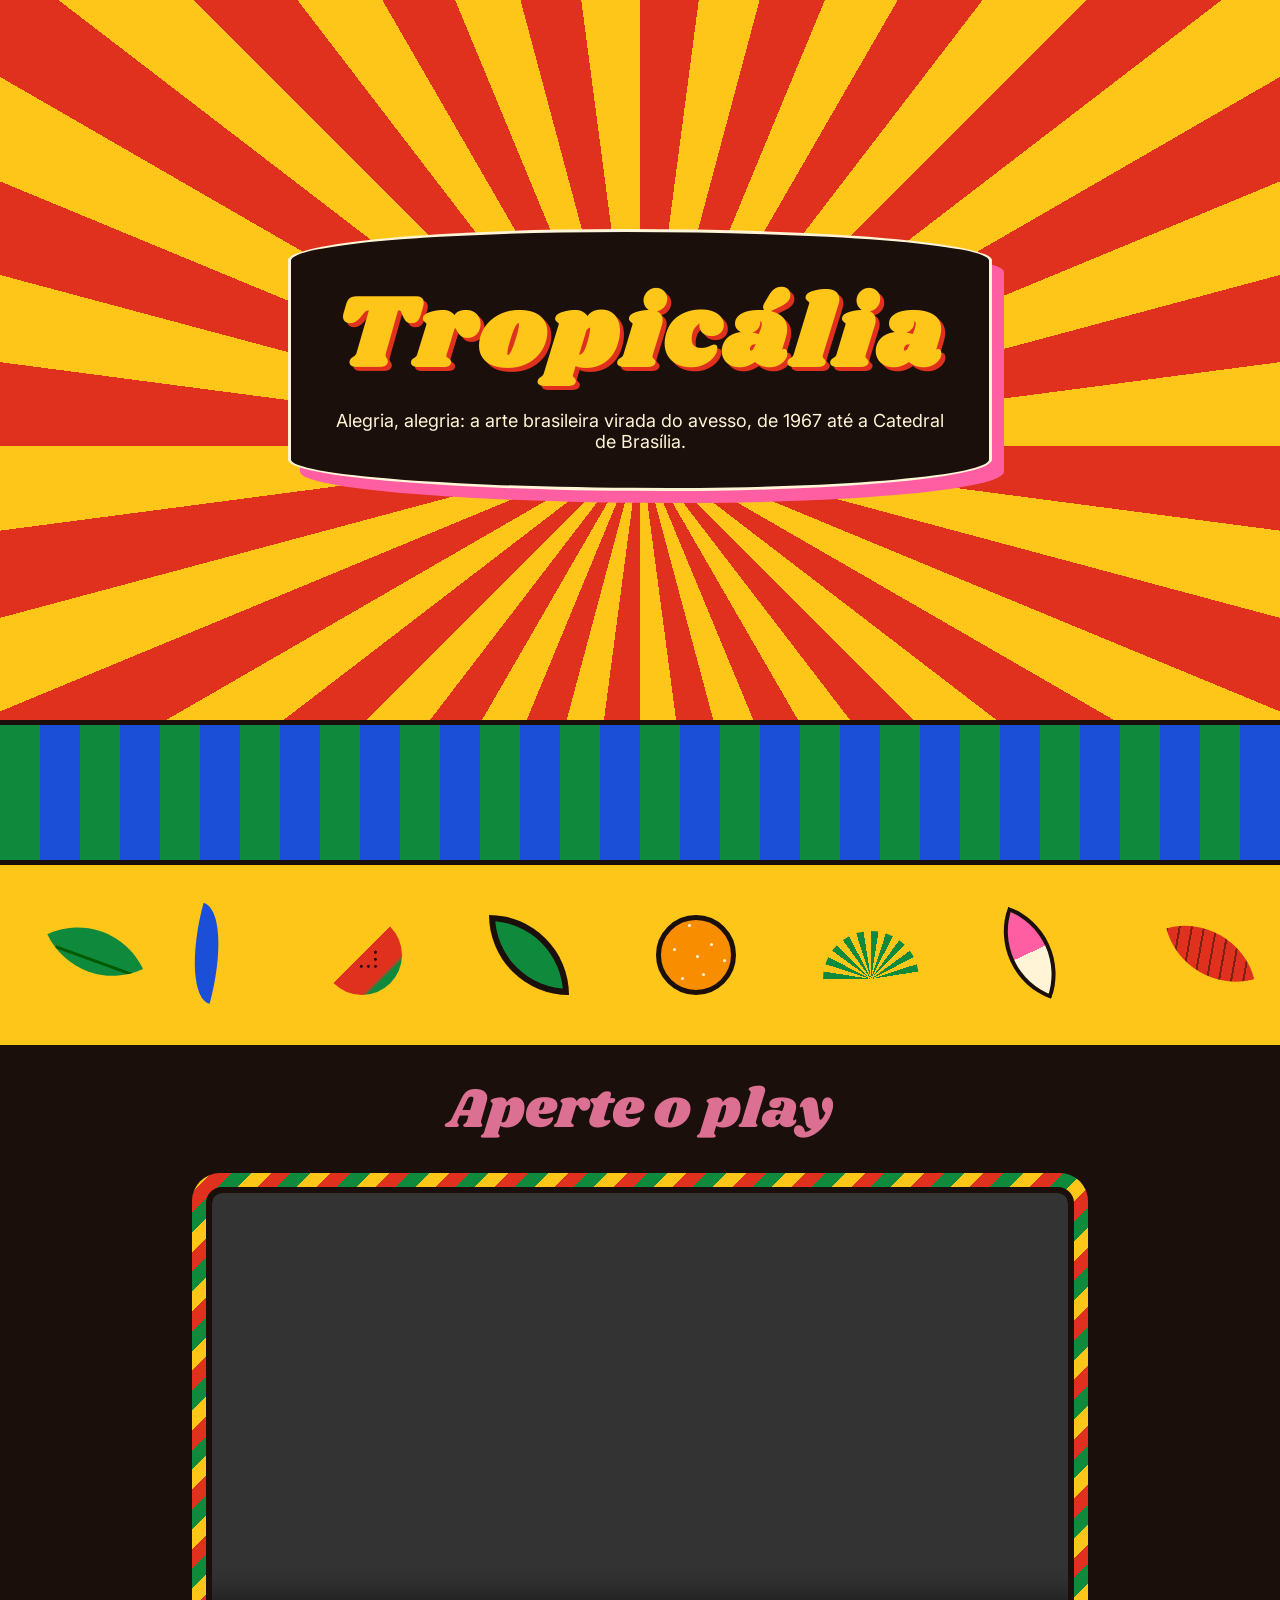
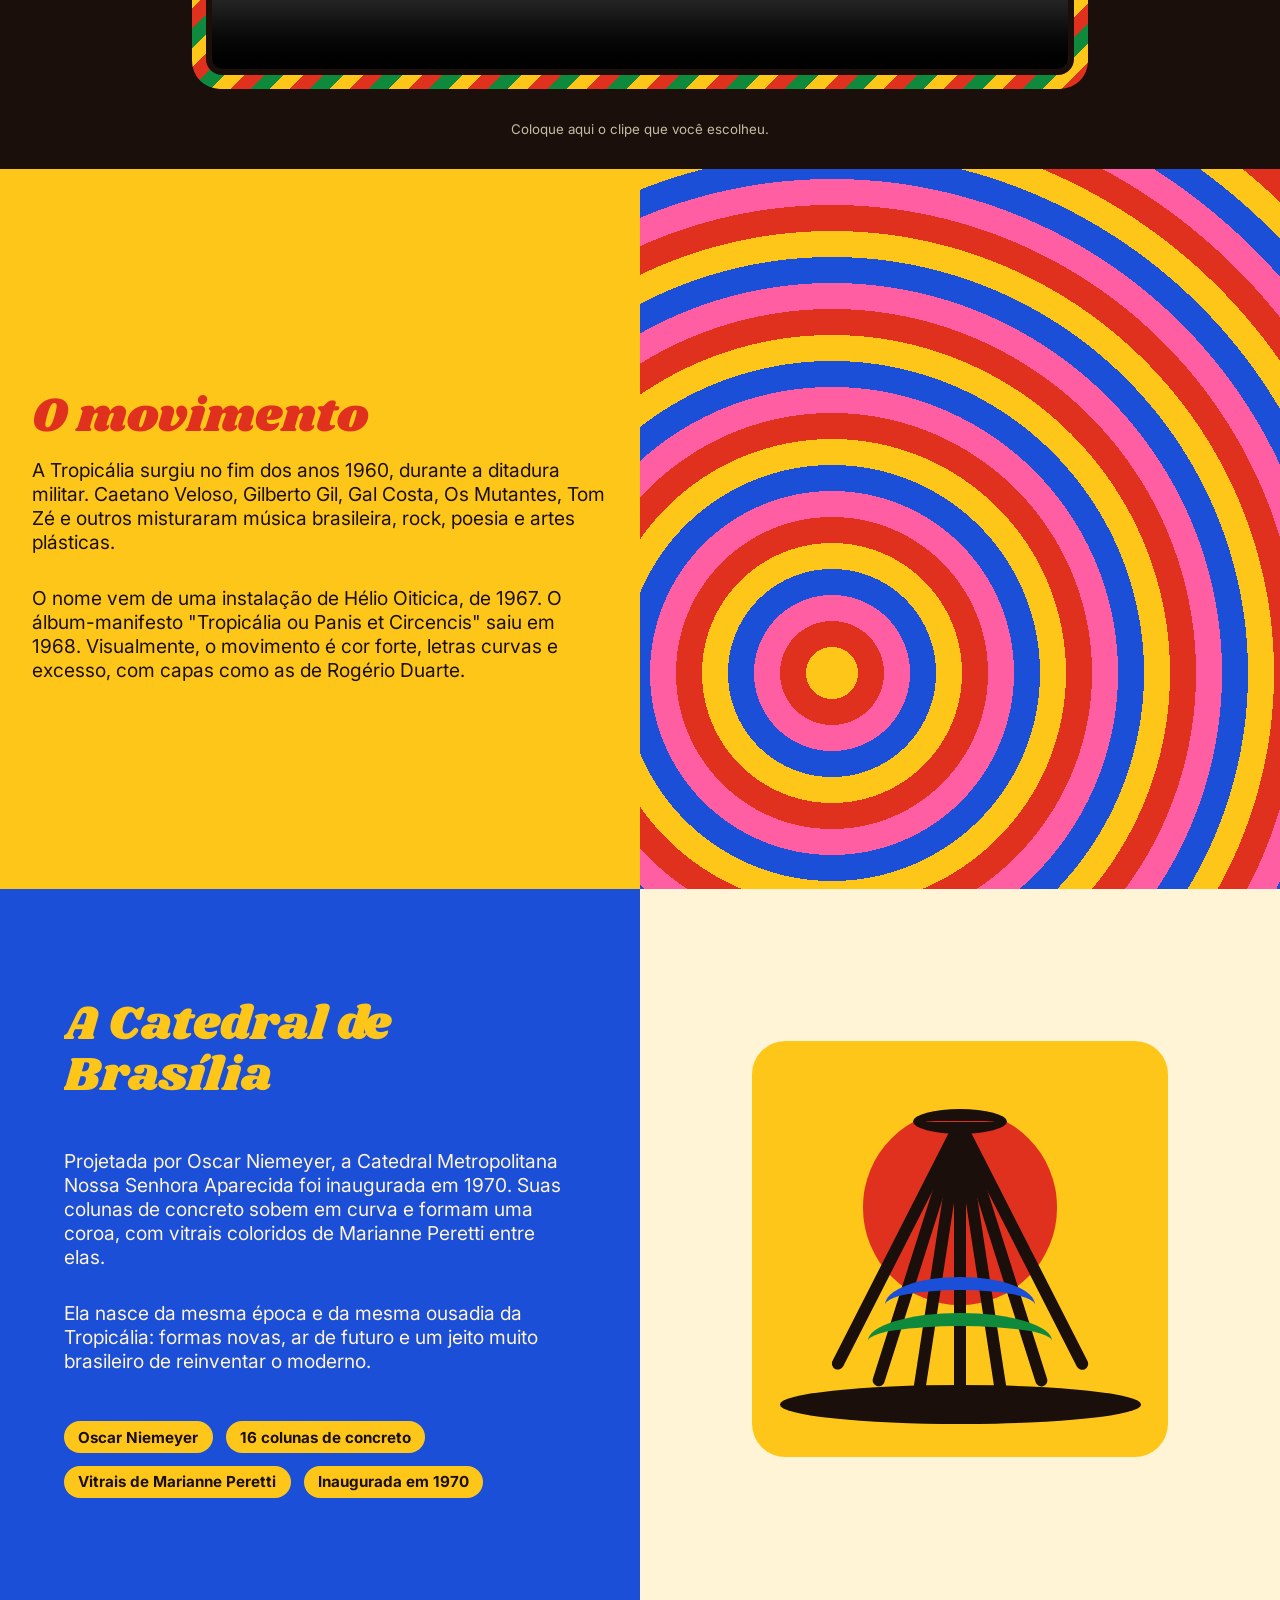
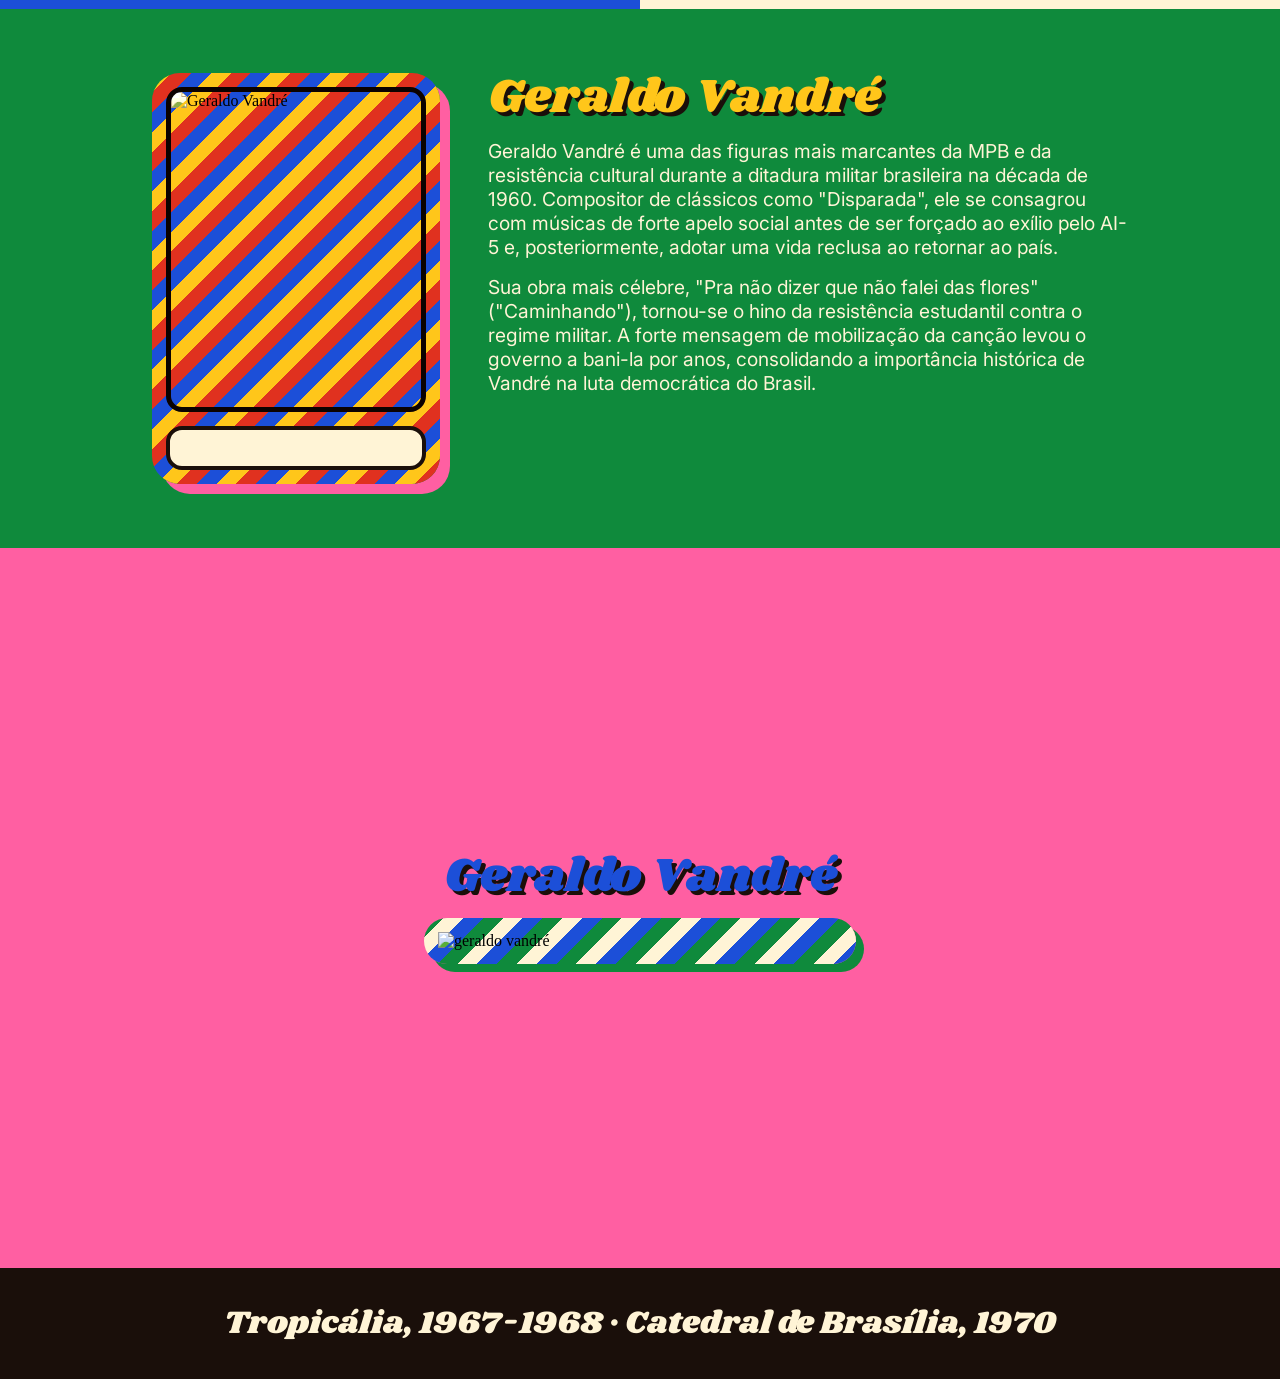
==== frontend/screens/index.html @ e20cd8e8 "primeiro commit" ====
<!doctype html>
<html lang="pt-BR">
  <head>
    <meta charset="UTF-8" />
    <meta name="viewport" content="width=device-width, initial-scale=1" />
    <title>Tropicália e a Catedral de Brasília</title>
    <link rel="preconnect" href="https://fonts.googleapis.com" />
    <link
      href="https://fonts.googleapis.com/css2?family=Shrikhand&family=Rubik:wght@400;500;700&display=swap"
      rel="stylesheet"
    />
    <link rel="stylesheet" href="/frontend/styles/style.css" />
    <link
      href="https://cdn.jsdelivr.net/npm/remixicon@4.9.0/fonts/remixicon.css"
      rel="stylesheet"
    />
  </head>

  <body>
    <header id="header-fullTop">
      <div class="h1-title-header">
        <h1 class="h1-title">Tropicália</h1>
        <p class="h1-subtitle">
          Alegria, alegria: a arte brasileira virada do avesso, de 1967 até a
          Catedral de Brasília.
        </p>
      </div>
    </header>
    <div class="blackline"></div>
    <div class="backTop"></div>
    <div class="blackline"></div>
    <div id="container-full-top">
      <div id="folhas">
        <div class="folha1"></div>
        <div class="folha2"></div>
        <div class="melancia"></div>
        <div class="folha3"></div>
        <div class="laranja"></div>
        <div class="folha4"></div>
        <div class="folha5"></div>
        <div class="folha6"></div>
      </div>
    </div>
    <div class="blackline"></div>
    <div id="container-mid">
      <section class="clipe" aria-labelledby="t-clipe">
        <h2 id="h1-clipe-play">Aperte o play</h2>
        <div class="tv">
          <video controls playsinline preload="metadata" poster="">
            <source src="clipe.mp4" type="video/mp4" />
            Seu navegador não suporta vídeo.
          </video>
        </div>
        <small>Coloque aqui o clipe que você escolheu.</small>
      </section>

      <section class="bloco-movimento">
        <div>
          <h2 id="h1-mid-title">O movimento</h2>
          <p>
            A Tropicália surgiu no fim dos anos 1960, durante a ditadura
            militar. Caetano Veloso, Gilberto Gil, Gal Costa, Os Mutantes, Tom
            Zé e outros misturaram música brasileira, rock, poesia e artes
            plásticas.
          </p>
          <p>
            O nome vem de uma instalação de Hélio Oiticica, de 1967. O
            álbum-manifesto "Tropicália ou Panis et Circencis" saiu em 1968.
            Visualmente, o movimento é cor forte, letras curvas e excesso, com
            capas como as de Rogério Duarte.
          </p>
        </div>
        <div class="circulos-coloridos"></div>
      </section>

      <section class="bloco-catedral">
        <div id="div-text-catedral">
          <h2 id="title-catedral">A Catedral de Brasília</h2>
          <p>
            Projetada por Oscar Niemeyer, a Catedral Metropolitana Nossa Senhora
            Aparecida foi inaugurada em 1970. Suas colunas de concreto sobem em
            curva e formam uma coroa, com vitrais coloridos de Marianne Peretti
            entre elas.
          </p>
          <p>
            Ela nasce da mesma época e da mesma ousadia da Tropicália: formas
            novas, ar de futuro e um jeito muito brasileiro de reinventar o
            moderno.
          </p>
          <ul class="fatos">
            <li>Oscar Niemeyer</li>
            <li>16 colunas de concreto</li>
            <li>Vitrais de Marianne Peretti</li>
            <li>Inaugurada em 1970</li>
          </ul>
        </div>
        <div class="arte-catedral">
          <div class="desenho-catedral">
            <div class="dc-sol"></div>
            <div class="dc-chao"></div>
            <div class="dc-coluna dc-c1"></div>
            <div class="dc-coluna dc-c2"></div>
            <div class="dc-coluna dc-c3"></div>
            <div class="dc-coluna dc-c4"></div>
            <div class="dc-coluna dc-c5"></div>
            <div class="dc-coluna dc-c6"></div>
            <div class="dc-coluna dc-c7"></div>
            <div class="dc-anel"></div>
            <div class="dc-vitral dc-azul"></div>
            <div class="dc-vitral dc-verde"></div>
          </div>
        </div>
      </section>
    </div>
    <section id="bloco-artista">
      <div id="card-geraldo">
        <img
          src="https://upload.wikimedia.org/wikipedia/commons/0/08/Lossy-page1-800px-Geraldo_Vandré%2C_Fundo_Correio_da_Manhã_-_2.tif-colorized_%28cropped%29.jpg?utm_source=pt.wikipedia.org&utm_campaign=index&utm_content=original"
          alt="Geraldo Vandré"
        />
        <div class="funcoes-musica">
          <i
            style="font-size: 3rem"
            class="ri-skip-left-fill"
            id="botao-reniciar"
          ></i>
          <button id="btn-play">
            <i class="ri-play-circle-fill"></i>
          </button>
          <i class="ri-skip-forward-fill"></i>
          <div id="parte-atras-card"></div>
        </div>
      </div>

      <div>
        <h2 id="h1-bottom-title">Geraldo Vandré</h2>
        <p class="h1-bottom-title-p">
          Geraldo Vandré é uma das figuras mais marcantes da MPB e da
          resistência cultural durante a ditadura militar brasileira na década
          de 1960. Compositor de clássicos como "Disparada", ele se consagrou
          com músicas de forte apelo social antes de ser forçado ao exílio pelo
          AI-5 e, posteriormente, adotar uma vida reclusa ao retornar ao país.
        </p>
        <p class="h1-bottom-title-p">
          Sua obra mais célebre, "Pra não dizer que não falei das flores"
          ("Caminhando"), tornou-se o hino da resistência estudantil contra o
          regime militar. A forte mensagem de mobilização da canção levou o
          governo a bani-la por anos, consolidando a importância histórica de
          Vandré na luta democrática do Brasil.
        </p>
      </div>
    </section>
    <section id="geraldo">
      <h2 id="h1-vandre-bottom">Geraldo Vandré</h2>
      <div id="card-vandre">
        <img
          id="imagem-GeraldoV"
          src="https://discografia.discosdobrasil.com.br/storage/capas/DI03333.jpg"
          alt="geraldo vandré"
        />
      </div>

      <div id="texto-lado">
        <h2 id="title-curiosidades">Curiosidades</h2>
        <ul>
          <li>
            <strong>Nome artístico:</strong> nasceu Geraldo Pedrosa de Araújo
            Dias, em 1935, em João Pessoa (PB). "Vandré" vem do nome do pai.
          </li>
          <li>
            <strong>Disparada:</strong> em 1966, dividiu o primeiro lugar no
            festival da TV Record com "A Banda", de Chico Buarque.
          </li>
          <li>
            <strong>Festival de 1968:</strong> "Pra não dizer que não falei das
            flores" ficou em segundo lugar, e parte do público vaiou o
            resultado.
          </li>
          <li>
            <strong>Hino da resistência:</strong> a canção virou símbolo dos
            protestos estudantis e foi proibida pelo regime militar.
          </li>
          <li>
            <strong>Exílio:</strong> depois do AI-5, saiu do Brasil e voltou em
            1973.
          </li>
          <li>
            <strong>Vida reclusa:</strong> ao retornar, se afastou da vida
            pública e quase não deu mais entrevistas.
          </li>
        </ul>
      </div>
    </section>

    <footer>Tropicália, 1967-1968 &middot; Catedral de Brasília, 1970</footer>
    <script src="/frontend/script/script.js"></script>
  </body>
</html>
---- frontend/styles/style.css ----
@import url("https://fonts.googleapis.com/css2?family=Gorditas:wght@400;700&family=Irish+Grover&family=Luckiest+Guy&display=swap");
@import url("https://fonts.googleapis.com/css2?family=Arimo:ital,wght@0,400..700;1,400..700&family=Inter:ital,opsz,wght@0,14..32,100..900;1,14..32,100..900&family=Josefin+Sans:ital,wght@0,100..700;1,100..700&family=Montserrat:ital,wght@0,100..900;1,100..900&family=Open+Sans:ital,wght@0,300..800;1,300..800&family=Playwrite+AR:wght@100..400&family=Roboto:ital,wght@0,100..900;1,100..900&family=Story+Script&display=swap");
@import url("https://fonts.googleapis.com/css2?family=Arimo:ital,wght@0,400..700;1,400..700&family=Inter:ital,opsz,wght@0,14..32,100..900;1,14..32,100..900&family=Josefin+Sans:ital,wght@0,100..700;1,100..700&family=Montserrat:ital,wght@0,100..900;1,100..900&family=Open+Sans:ital,wght@0,300..800;1,300..800&family=Playwrite+AR:wght@100..400&family=Roboto:ital,wght@0,100..900;1,100..900&family=Story+Script&family=Work+Sans:ital,wght@0,100..900;1,100..900&display=swap");

:root {
  --vermelho: #e0311f;
  --amarelo: #ffc61a;
  --verde: #0f8a3c;
  --azul: #1c4fd8;
  --rosa: #ff5fa2;
  --preto: #1a0f0a;
  --creme: #fff4d6;
}

* {
  box-sizing: border-box;
  margin: 0;
  padding: 0;
}

body {
  overflow-x: hidden;
}

#header-fullTop {
  display: flex;
  justify-content: center;
  align-items: center;
  flex-direction: column;
  position: relative;
  min-height: 80vh;
  text-align: center;
  padding: 3rem 1.25rem;
  overflow: hidden;
  background: repeating-conic-gradient(
    from 0deg at 50% 62%,
    var(--vermelho) 0 7.5deg,
    var(--amarelo) 7.5deg 15deg
  );
}

.h1-title-header {
  background: var(--preto);
  border: 3px solid var(--creme);
  border-radius: 48% 52% 46% 54% / 12% 12% 12% 12%;
  box-shadow: 12px 12px 0 var(--rosa);
  padding: 2rem 2.25rem 2.25rem;
  max-width: 44rem;
  font-size: clamp(2.8rem, 10vw, 6.5rem);
  color: var(--amarelo);
  font-family: Shrikhand, Georgia, serif;
}

.h1-title {
  font-size: 100px;
  letter-spacing: 5px;
  color: var(--amarelo);
  text-shadow: 4px 4px 0.2px var(--vermelho);
  color: var(--amarelo);
}

.h1-subtitle {
  font-size: 18px;
  color: var(--creme);
  font-family: Inter, sans-serif;
}

.blackline {
  width: 100%;
  height: 5px;
  background: var(--preto);
}

.backTop {
  background: repeating-linear-gradient(
    90deg,
    var(--verde) 0 40px,
    var(--azul) 40px 80px
  );
  width: 100%;
  height: 15vh;
}

#container-full-top {
  width: 100%;
  height: 20vh;
  background: var(--amarelo);
}

#folhas {
  display: flex;
  flex-direction: row;
  justify-content: space-around;
  align-items: center;
  height: 100%;
  overflow: hidden;
}

#folhas > div {
  position: relative;
  flex: none;
}

.folha1,
.folha2,
.folha3,
.folha4,
.folha5,
.folha6 {
  animation: balancar 1.5s ease-in-out infinite;
  transform-origin: top center;
}

@keyframes balancar {
  0%,
  100% {
    transform: rotate(0deg);
  }
  50% {
    transform: rotate(8deg) skewX(5deg);
  }
}

.folha1 {
  width: 4.5rem;
  height: 4.5rem;
  background: var(--verde);
  border-radius: 0 100% 0 100%;
  transform: rotate(-25deg);
  overflow: hidden;
}

.folha1::before {
  content: "";
  position: absolute;
  left: 50%;
  top: 0;
  width: 3px;
  height: 100px;
  background: rgb(0, 90, 0);
  transform: rotate(-45deg);
}

.folha2 {
  width: 2rem;
  height: 6rem;
  background: var(--azul);
  border-radius: 0 100% 0 100%;
  transform: rotate(15deg);
}

.folha3 {
  width: 5rem;
  height: 5rem;
  background: var(--verde);
  border-radius: 0 100% 0 100%;
  border: 6px solid var(--preto);
}

.folha4 {
  width: 6rem;
  height: 3rem;
  background: repeating-conic-gradient(
    from -72deg at 50% 100%,
    var(--verde) 0 9deg,
    transparent 9deg 18deg
  );
  border-radius: 6rem 6rem 0 0;
}

.folha5 {
  width: 4.5rem;
  height: 4.5rem;
  background: linear-gradient(135deg, var(--rosa) 50%, var(--creme) 50%);
  border: 4px solid var(--preto);
  border-radius: 0 100% 0 100%;
  transform: rotate(20deg);
}

.folha6 {
  width: 4.5rem;
  height: 4.5rem;
  background:
    repeating-linear-gradient(
      115deg,
      rgba(26, 15, 10, 0.5) 0 2px,
      transparent 2px 12px
    ),
    var(--vermelho);
  border-radius: 0 100% 0 100%;
  transform: rotate(-15deg);
}

.laranja {
  width: 5rem;
  height: 5rem;
  background: rgb(248, 141, 0);
  border: 5px solid var(--preto);
  border-radius: 50%;
}

.laranja::after {
  content: "";
  position: absolute;
  left: 50%;
  top: 50%;
  width: 3px;
  height: 3px;
  background: var(--creme);
  border-radius: 50%;
  box-shadow:
    -23px -7px var(--creme),
    -8px -31px var(--creme),
    14px -12px var(--creme),
    6px 18px var(--creme),
    27px 4px var(--creme),
    -15px 22px var(--creme);
}

.melancia {
  width: 5rem;
  height: 5rem;
  border-radius: 50%;
  background: linear-gradient(
    to bottom,
    transparent 50%,
    var(--vermelho) 50%,
    var(--vermelho) 85%,
    var(--verde) 90%
  );
  transform: rotate(-45deg);
}

.melancia::after {
  content: "";
  position: absolute;
  left: 50%;
  top: 70%;
  width: 3px;
  height: 3px;
  background: var(--preto);
  border-radius: 50%;
  box-shadow:
    -10px -10px var(--preto),
    -5px -5px var(--preto),
    5px -5px var(--preto),
    10px -10px var(--preto);
}

#container-mid {
  background: var(--preto);
  display: flow-root;
}

#h1-clipe-play {
  font-family: Shrikhand, Georgia, serif;
  font-weight: 400;
  line-height: 1.05em;
  text-align: center;
  font-size: 3.5rem;
  margin: 2rem 0;
  color: palevioletred;
  overflow-y: hidden;
}

.tv {
  max-width: 56rem;
  margin: auto;
  padding: 14px;
  border-radius: 28px;
  background: repeating-linear-gradient(
    135deg,
    var(--amarelo) 0 14px,
    var(--vermelho) 14px 28px,
    var(--verde) 28px 42px
  );
}

.tv video {
  display: block;
  width: 100%;
  aspect-ratio: 16/9;
  background: #000;
  border-radius: 16px;
  border: 6px solid var(--preto);
}

small {
  display: block;
  margin-top: 1rem;
  opacity: 0.75;
  margin: 2rem;
  text-align: center;
  color: var(--creme);
  font-family: Inter, sans-serif;
}

.bloco-movimento {
  display: flex;
  align-items: center;
  flex-direction: row;
  background: var(--amarelo);
  min-height: 80vh;
}

.bloco-movimento > div {
  flex: 1;
}

#h1-mid-title {
  font-family: Shrikhand, Georgia, serif;
  font-weight: 400;
  line-height: 1.05em;
  color: var(--vermelho);
  overflow-y: hidden;
  font-size: 3rem;
  margin: 2rem 2rem 0;
}

.bloco-movimento p {
  font-family: Inter, sans-serif;
  color: var(--preto);
  font-size: 1.2rem;
  line-height: 1.5rem;
  padding: 1rem 2rem;
}

.circulos-coloridos {
  position: relative;
  flex: 1;
  align-self: stretch;
  min-height: 14rem;
  overflow: hidden;
}

.circulos-coloridos::after {
  content: "";
  position: absolute;
  inset: 0;
  background: repeating-radial-gradient(
    circle at 30% 70%,
    var(--amarelo) 0 26px,
    var(--vermelho) 26px 52px,
    var(--rosa) 52px 78px,
    var(--azul) 78px 104px
  );
}

@property --o {
  syntax: "<length>";
  inherits: false;
  initial-value: 0px;
}

.circulos-coloridos::after {
  content: "";
  position: absolute;
  inset: 0;
  background: repeating-radial-gradient(
    circle at 30% 70%,
    var(--amarelo) var(--o) calc(var(--o) + 26px),
    var(--vermelho) calc(var(--o) + 26px) calc(var(--o) + 52px),
    var(--rosa) calc(var(--o) + 52px) calc(var(--o) + 78px),
    var(--azul) calc(var(--o) + 78px) calc(var(--o) + 104px)
  );
  animation: ondas 2s linear infinite;
  animation-play-state: paused;
}

.circulos-coloridos:hover::after {
  animation-play-state: running;
}

@keyframes ondas {
  to {
    --o: 104px;
  }
}

.bloco-catedral {
  display: flex;
  flex-direction: row;
  background: var(--azul);
  min-height: 80vh;
}

.bloco-catedral p {
  font-family: Inter, sans-serif;
  color: var(--creme);
  font-size: 1.2rem;
  line-height: 1.5rem;
  padding: 1rem 2rem;
}

.fatos {
  list-style: none;
  padding: 0;
  display: flex;
  flex-wrap: wrap;
  gap: 0.8rem;
  margin: 2rem;
}

.fatos li {
  background: var(--amarelo);
  color: var(--preto);
  padding: 0.4rem 0.9rem;
  border-radius: 999px;
  font-family: Inter, sans-serif;
  font-weight: bold;
  font-size: 0.95rem;
}

#div-text-catedral {
  display: flex;
  justify-content: center;
  flex-direction: column;
  margin: 2rem;
}

.bloco-catedral > div {
  flex: 1;
}

#title-catedral {
  color: var(--amarelo);
  font-family: Shrikhand, Georgia, serif;
  margin: 2rem;
  font-size: 3rem;
  font-weight: 400;
  line-height: 1.05em;
  overflow-y: hidden;
}

.arte-catedral {
  background: var(--creme);
  display: grid;
  place-items: center;
  padding: 2rem;
}


.desenho-catedral {
  position: relative;
  width: min(100%, 26rem);
  aspect-ratio: 1;
  container-type: inline-size;
  background: var(--amarelo);
  border-radius: 8%;
  overflow: hidden;
  transition: all 0.3s ease-in-out;
}

.desenho-catedral:hover {
  transform: scale(1.05);
}

.desenho-catedral div {
  position: absolute;
}

.dc-sol {
  left: 26.7%;
  top: 16.7%;
  width: 46.7%;
  height: 46.7%;
  border-radius: 50%;
  background: var(--vermelho);
}

.dc-chao {
  left: 6.7%;
  top: 82.7%;
  width: 86.7%;
  height: 9.3%;
  border-radius: 50%;
  background: var(--preto);
}

.dc-coluna {
  left: 48.5%;
  top: 20%;
  width: 3cqw;
  height: 66%;
  border-radius: 999px;
  background: var(--preto);
  transform-origin: 50% 0;
}

.dc-c1 {
  transform: rotate(27deg);
}

.dc-c2 {
  transform: rotate(17.6deg);
}

.dc-c3 {
  transform: rotate(8.7deg);
}

.dc-c4 {
  transform: rotate(0deg);
}

.dc-c5 {
  transform: rotate(-8.7deg);
}

.dc-c6 {
  transform: rotate(-17.6deg);
}

.dc-c7 {
  transform: rotate(-27deg);
}

.dc-anel {
  left: 38.7%;
  top: 16.3%;
  width: 22.7%;
  height: 6%;
  border-radius: 50%;
  border: 3cqw solid var(--preto);
}

.dc-vitral {
  border-top: 3.3cqw solid;
  border-radius: 50% 50% 0 0 / 100% 100% 0 0;
}

.dc-azul {
  left: 32%;
  top: 56.7%;
  width: 36%;
  height: 6.7%;
  border-color: var(--azul);
}

.dc-verde {
  left: 28%;
  top: 65.3%;
  width: 44%;
  height: 6.7%;
  border-color: var(--verde);
}

#bloco-artista {
  display: flex;
  flex-direction: row;
  justify-content: center;
  gap: 3rem;
  padding: 4rem 3rem;
  background-color: var(--verde);
}

#bloco-artista > div:last-child {
  max-width: 40rem;
}

#card-geraldo {
  flex: none;
  width: 18rem;
  padding: 14px;
  border-radius: 28px;
  background: repeating-linear-gradient(
    135deg,
    var(--amarelo) 0 14px,
    var(--vermelho) 14px 28px,
    var(--azul) 28px 42px
  );
  box-shadow: 10px 10px 0 var(--rosa);
}

#card-geraldo img {
  display: block;
  width: 100%;
  aspect-ratio: 4 / 5;
  object-fit: cover;
  border: 5px solid var(--preto);
  border-radius: 16px;
  filter: sepia(0.6) contrast(1.15) saturate(1.3);
}

.funcoes-musica {
  display: flex;
  justify-content: center;
  align-items: center;
  gap: 1.2rem;
  margin-top: 14px;
  padding: 0.6rem;
  background: var(--creme);
  border: 4px solid var(--preto);
  border-radius: 16px;
}

.funcoes-musica i {
  font-size: 2rem;
  color: var(--preto);
  cursor: pointer;
}

.funcoes-musica button {
  margin-top: 1vw;
  background: none;
  border: none;
  cursor: pointer;
  line-height: 0;
}

.funcoes-musica button i {
  display: inline-block;
  font-size: 3.5rem;
  color: var(--vermelho);
  transition: transform 0.2s;
}

.funcoes-musica button:hover i {
  transform: scale(1.1);
}

#h1-bottom-title {
  font-family: Shrikhand, Georgia, serif;
  font-weight: 400;
  line-height: 1.05em;
  color: var(--amarelo);
  text-shadow: 4px 4px 0 var(--preto);
  font-size: 3rem;
  margin: 0 0 1rem;
}

.h1-bottom-title-p {
  font-family: Inter, sans-serif;
  color: var(--creme);
  font-size: 1.2rem;
  line-height: 1.5rem;
  margin-bottom: 1rem;
}

@media (max-width: 760px) {
  #bloco-artista {
    flex-direction: column;
    padding: 3rem 1.5rem;
  }
}

#geraldo {
  position: relative;
  display: flex;
  flex-direction: column;
  justify-content: center;
  align-items: center;
  min-height: 80vh;
  background: var(--rosa);
  overflow: hidden;
}

#h1-vandre-bottom {
    font-family: Shrikhand, Georgia, serif;
  font-weight: 400;
  line-height: 1.05em;
  color: var(--azul);
  text-shadow: 4px 4px 0 var(--preto);
  font-size: 3rem;
  margin: 0 0 1rem;
}

#card-vandre {
  position: relative;
  display: flex;
  justify-content: center;
  align-items: center;
  width: 27rem;
  padding: 14px;
  border-radius: 28px;
  background: repeating-linear-gradient(
    135deg,
    var(--verde) 0 14px,
    var(--creme) 14px 28px,
    var(--azul) 28px 42px
  );
  box-shadow: 8px 8px 0 var(--verde);
  transition: transform 0.3s ease-in-out;
  cursor: pointer;
}

#card-vandre.no-canto {
  transform: translateX(-25rem);
}

#imagem-GeraldoV {
  display: block;
  width: 100%;
  cursor: pointer;
}

#texto-lado {
  position: absolute;
  top: 55%;
  right: 5rem;
  width: 50rem;
  max-height: 80%;
  padding: 3rem;
  overflow-y: auto;
  background: var(--creme);
  border: 8px solid transparent; 
  border-image: repeating-linear-gradient(135deg, 
    var(--verde) 0 14px, 
    var(--creme) 14px 28px, 
    var(--azul) 28px 42px
  ) 4;
  border-radius: 16px;
  opacity: 0;
  pointer-events: none;
  transform: translateY(-50%);
  transition: opacity 0.4s;
}

#card-vandre.no-canto + #texto-lado {
  opacity: 1;
  pointer-events: auto;
}

#title-curiosidades {
  font-family: Shrikhand, Georgia, serif;
  font-weight: 400;
  font-size: 1.8rem;
  color: var(--azul);
  margin-bottom: 0.6rem;
}

#texto-lado ul {
  list-style: none;
}

#texto-lado li {
  font-family: Inter, sans-serif;
  font-size: 0.95rem;
  line-height: 1.3rem;
  color: var(--preto);
  margin-bottom: 0.7rem;
}


footer {
  background: var(--preto);
  font-family: Shrikhand, Georgia, serif;
  color: var(--creme);
  text-align: center;
  padding: 2rem 1.25rem;
  font-size: 2rem;
}

@media (max-width: 1024px) {
  .h1-title {
    font-size: 5rem;
  }

  #card-vandre.no-canto {
    transform: translateX(-14rem);
  }

  #texto-lado {
    width: 30rem;
    right: 2rem;
    padding: 2rem;
  }
}

@media (max-width: 900px) {
  #geraldo {
    flex-direction: column;
    justify-content: flex-start;
    min-height: auto;
    padding: 3rem 1.25rem;
  }

  #card-vandre {
    width: 100%;
    max-width: 22rem;
  }

  #card-vandre.no-canto {
    transform: none;
  }

  #texto-lado {
    position: static;
    display: none;
    width: 100%;
    max-width: 40rem;
    max-height: none;
    margin-top: 2rem;
    padding: 1.5rem;
    overflow: visible;
    transform: none;
  }

  #card-vandre.no-canto + #texto-lado {
    display: block;
  }
}

@media (max-width: 760px) {
  #header-fullTop {
    min-height: 70vh;
    padding: 2rem 1rem;
  }

  .h1-title-header {
    padding: 1.5rem 1.25rem;
    border-radius: 32px;
    box-shadow: 8px 8px 0 var(--rosa);
  }

  .h1-title {
    font-size: 3rem;
    letter-spacing: 2px;
  }

  .h1-subtitle {
    font-size: 1rem;
  }

  .backTop {
    height: 10vh;
  }

  #container-full-top {
    height: auto;
  }

  #folhas {
    flex-wrap: wrap;
    justify-content: center;
    gap: 1.5rem;
    height: auto;
    padding: 1.5rem 1rem;
  }

  #h1-clipe-play {
    font-size: 2.2rem;
  }

  .tv {
    margin: 0 1rem;
  }

  .bloco-movimento {
    flex-direction: column;
    align-items: stretch;
    min-height: auto;
  }

  .bloco-movimento > div {
    flex: none;
  }

  #h1-mid-title {
    font-size: 2.2rem;
    margin: 1.5rem 1.25rem 0;
  }

  .bloco-movimento p {
    font-size: 1.05rem;
    padding: 1rem 1.25rem;
  }

  .circulos-coloridos {
    height: 14rem;
  }

  .bloco-catedral {
    flex-direction: column;
    min-height: auto;
  }

  .bloco-catedral > div {
    flex: none;
  }

  #div-text-catedral {
    margin: 1.5rem 0;
  }

  #title-catedral {
    font-size: 2.2rem;
    margin: 1rem 1.25rem;
  }

  .bloco-catedral p {
    font-size: 1.05rem;
    padding: 1rem 1.25rem;
  }

  .fatos {
    margin: 1rem 1.25rem;
  }

  .arte-catedral {
    padding: 1.5rem;
  }

  #bloco-artista {
    align-items: center;
  }

  #card-geraldo {
    width: 100%;
    max-width: 18rem;
  }

  #h1-bottom-title {
    font-size: 2.2rem;
  }

  .h1-bottom-title-p {
    font-size: 1.05rem;
  }

  #h1-vandre-bottom {
    font-size: 2.2rem;
  }

  footer {
    font-size: 1.2rem;
  }
}

@media (max-width: 480px) {
  .h1-title {
    font-size: 2.4rem;
  }

  #h1-clipe-play,
  #h1-mid-title,
  #title-catedral,
  #h1-bottom-title {
    font-size: 1.8rem;
  }

  .fatos li {
    font-size: 0.85rem;
  }
}
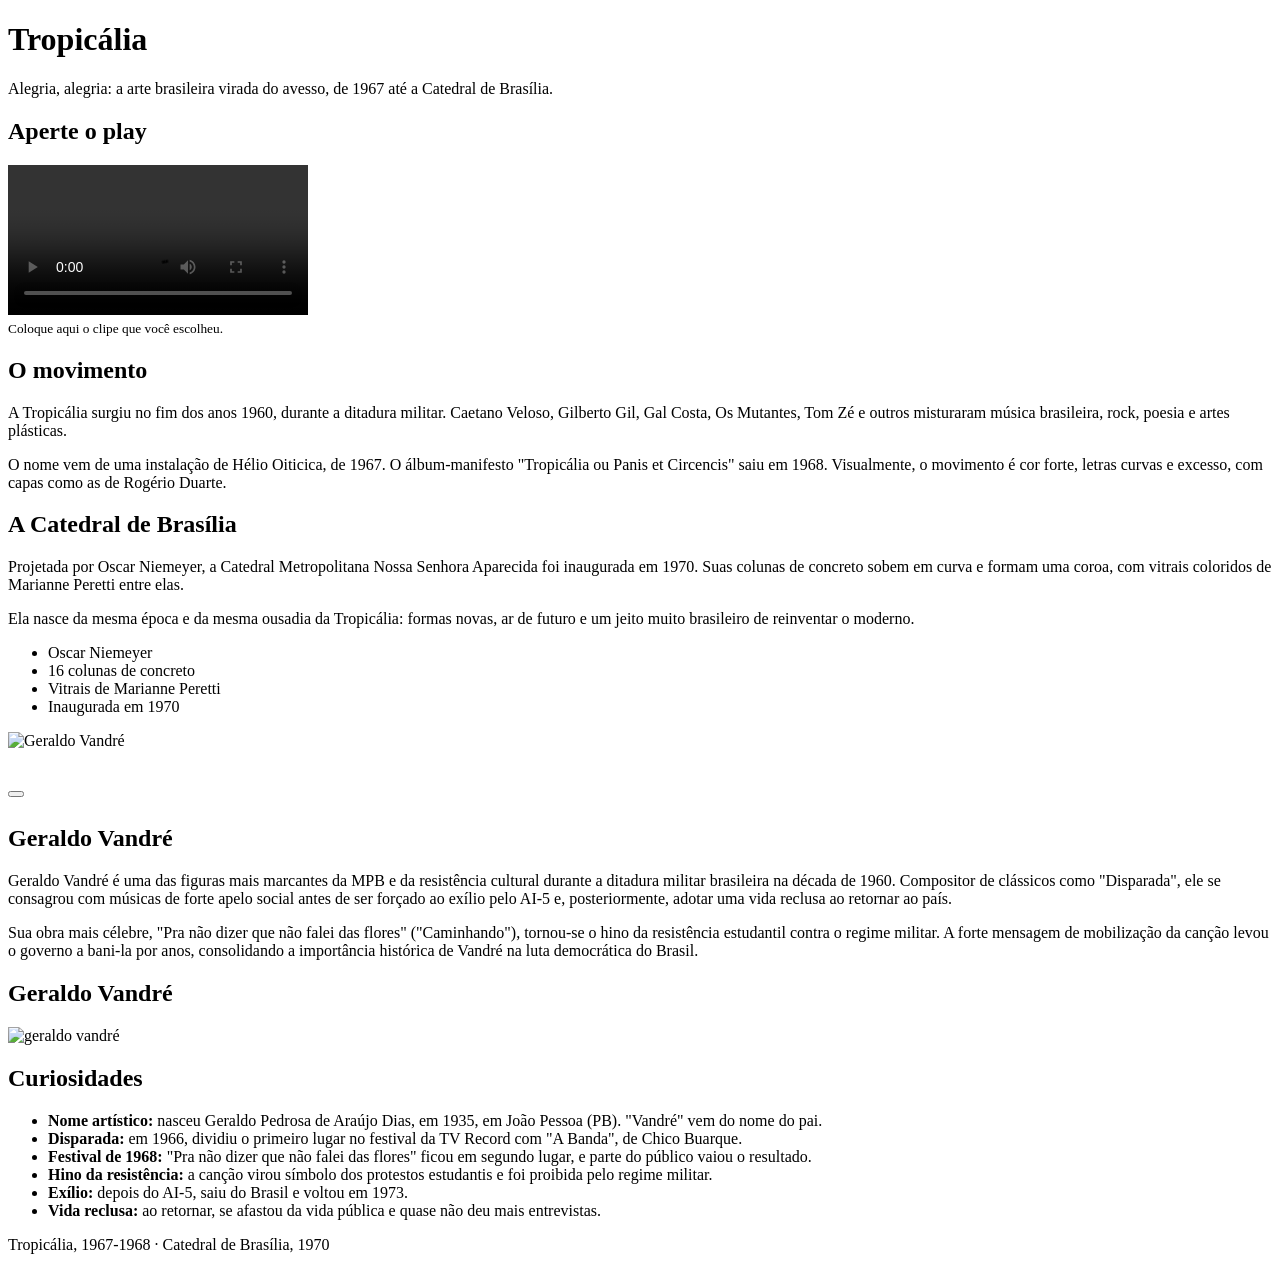
==== commit 044b8f15: "Configure GitHub Pages deployment" ====
--- a/frontend/screens/index.html
+++ b/frontend/screens/index.html
@@ -3,13 +3,13 @@
   <head>
     <meta charset="UTF-8" />
     <meta name="viewport" content="width=device-width, initial-scale=1" />
-    <title>Tropicália e a Catedral de Brasília</title>
+    <title>Tropicália No Brasil</title>
     <link rel="preconnect" href="https://fonts.googleapis.com" />
     <link
       href="https://fonts.googleapis.com/css2?family=Shrikhand&family=Rubik:wght@400;500;700&display=swap"
       rel="stylesheet"
     />
-    <link rel="stylesheet" href="/frontend/styles/style.css" />
+    <link rel="stylesheet" href="frontend/styles/style.css" />
     <link
       href="https://cdn.jsdelivr.net/npm/remixicon@4.9.0/fonts/remixicon.css"
       rel="stylesheet"
@@ -193,6 +193,6 @@
     </section>
 
     <footer>Tropicália, 1967-1968 &middot; Catedral de Brasília, 1970</footer>
-    <script src="/frontend/script/script.js"></script>
+    <script src="frontend/script/script.js"></script>
   </body>
 </html>
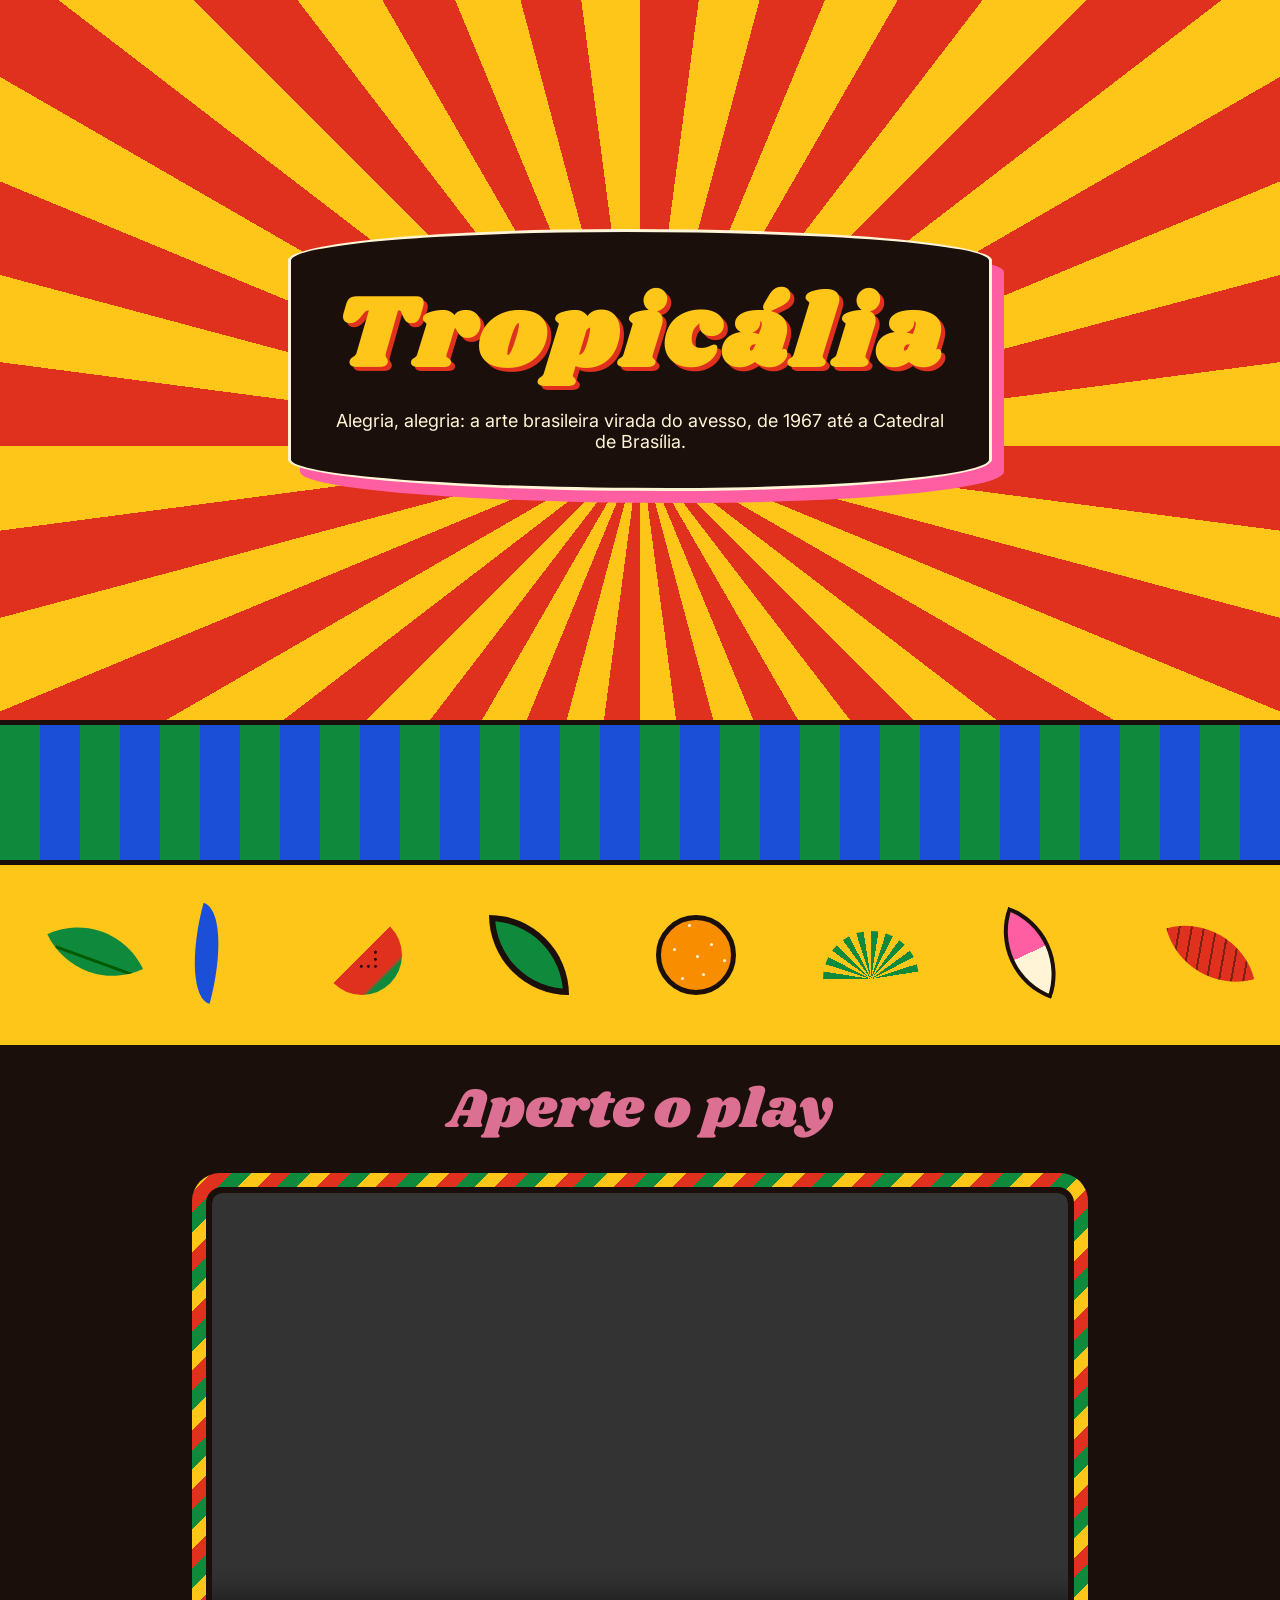
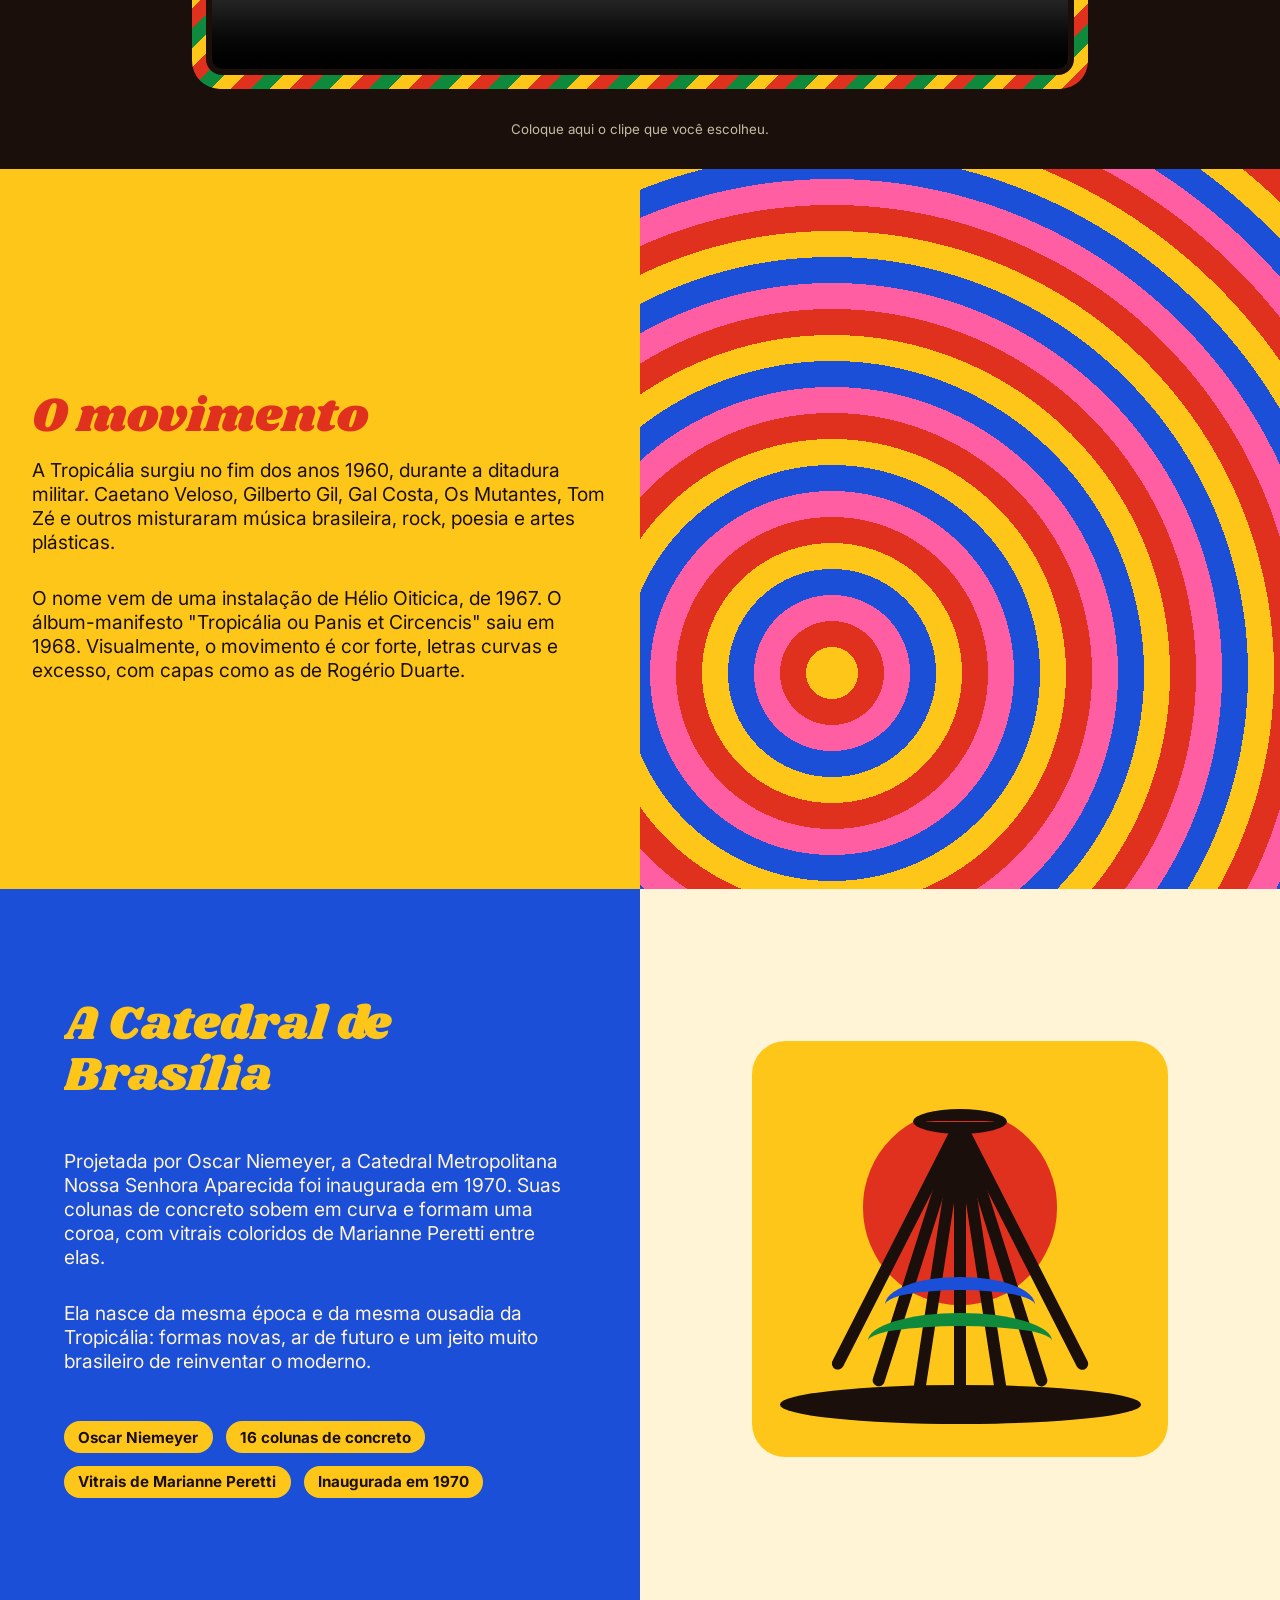
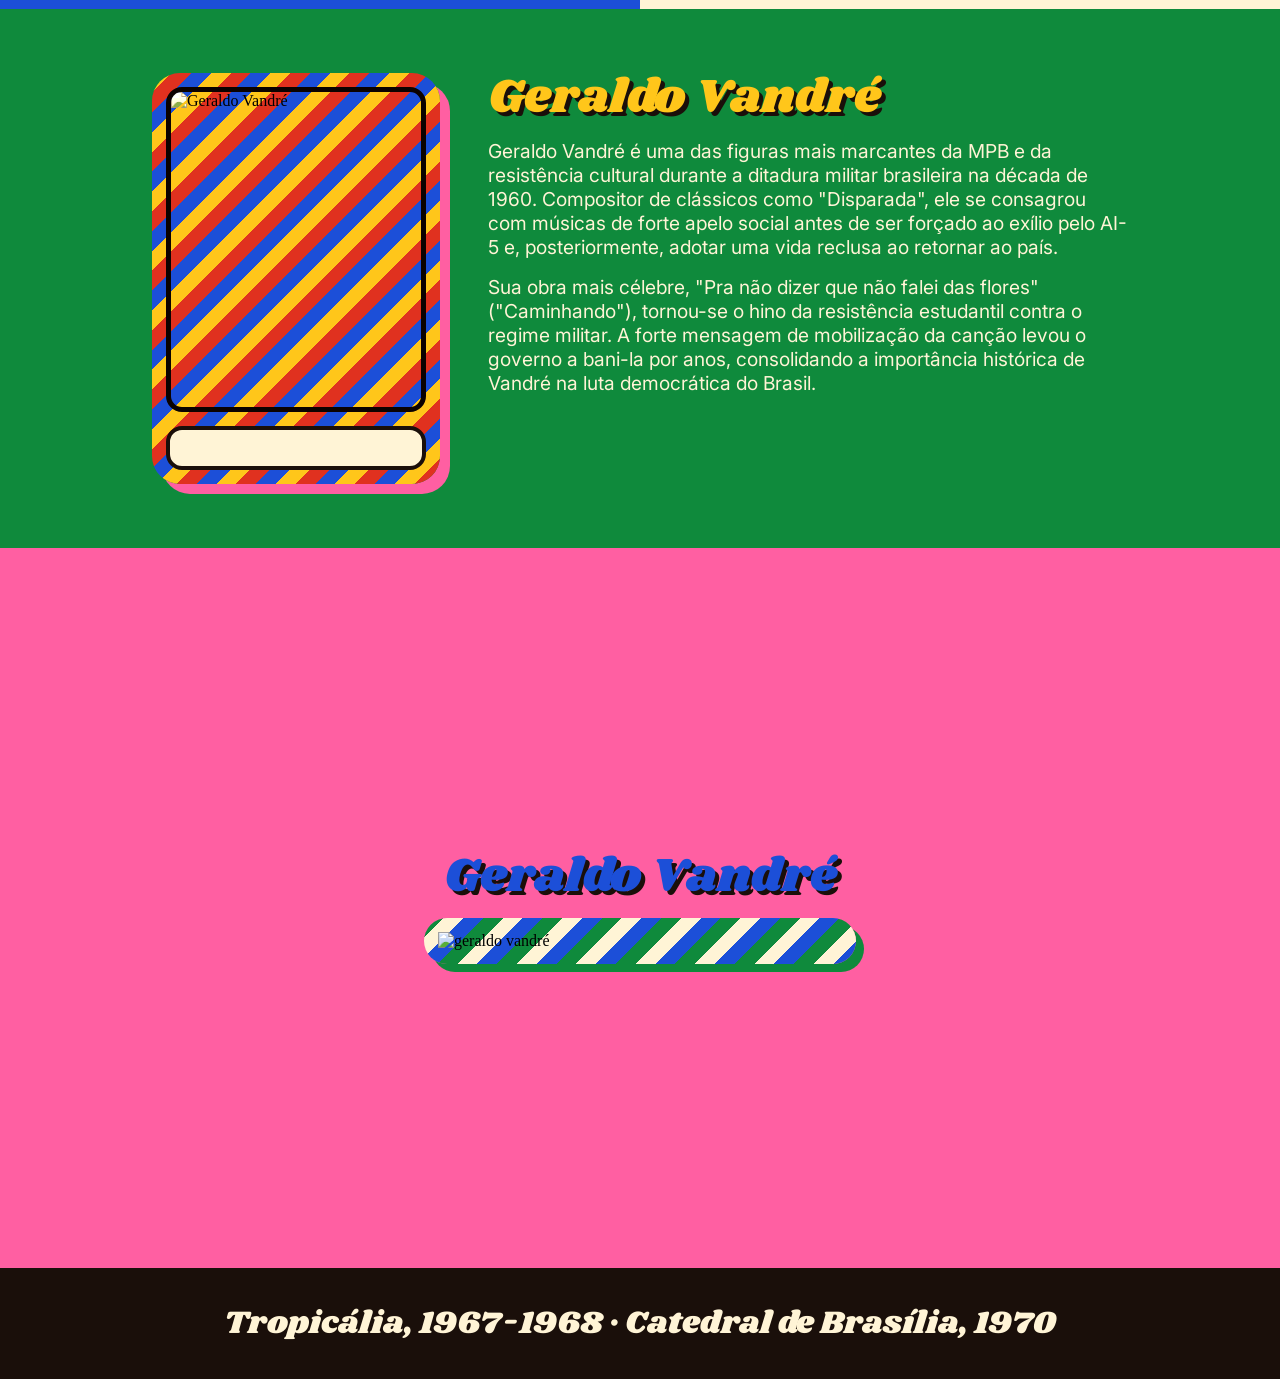
==== commit 60694bb3: "Projeto Finalizado" ====
--- a/frontend/screens/index.html
+++ b/frontend/screens/index.html
@@ -9,7 +9,7 @@
       href="https://fonts.googleapis.com/css2?family=Shrikhand&family=Rubik:wght@400;500;700&display=swap"
       rel="stylesheet"
     />
-    <link rel="stylesheet" href="frontend/styles/style.css" />
+    <link rel="stylesheet" href="/frontend/styles/style.css" />
     <link
       href="https://cdn.jsdelivr.net/npm/remixicon@4.9.0/fonts/remixicon.css"
       rel="stylesheet"
@@ -47,7 +47,7 @@
         <h2 id="h1-clipe-play">Aperte o play</h2>
         <div class="tv">
           <video controls playsinline preload="metadata" poster="">
-            <source src="clipe.mp4" type="video/mp4" />
+            <source src="/frontend/media/clipe.mp4" type="video/mp4" />
             Seu navegador não suporta vídeo.
           </video>
         </div>
--- a/frontend/styles/style.css
+++ b/frontend/styles/style.css
@@ -0,0 +1,945 @@
+@import url("https://fonts.googleapis.com/css2?family=Gorditas:wght@400;700&family=Irish+Grover&family=Luckiest+Guy&display=swap");
+@import url("https://fonts.googleapis.com/css2?family=Arimo:ital,wght@0,400..700;1,400..700&family=Inter:ital,opsz,wght@0,14..32,100..900;1,14..32,100..900&family=Josefin+Sans:ital,wght@0,100..700;1,100..700&family=Montserrat:ital,wght@0,100..900;1,100..900&family=Open+Sans:ital,wght@0,300..800;1,300..800&family=Playwrite+AR:wght@100..400&family=Roboto:ital,wght@0,100..900;1,100..900&family=Story+Script&display=swap");
+@import url("https://fonts.googleapis.com/css2?family=Arimo:ital,wght@0,400..700;1,400..700&family=Inter:ital,opsz,wght@0,14..32,100..900;1,14..32,100..900&family=Josefin+Sans:ital,wght@0,100..700;1,100..700&family=Montserrat:ital,wght@0,100..900;1,100..900&family=Open+Sans:ital,wght@0,300..800;1,300..800&family=Playwrite+AR:wght@100..400&family=Roboto:ital,wght@0,100..900;1,100..900&family=Story+Script&family=Work+Sans:ital,wght@0,100..900;1,100..900&display=swap");
+
+:root {
+  --vermelho: #e0311f;
+  --amarelo: #ffc61a;
+  --verde: #0f8a3c;
+  --azul: #1c4fd8;
+  --rosa: #ff5fa2;
+  --preto: #1a0f0a;
+  --creme: #fff4d6;
+}
+
+* {
+  box-sizing: border-box;
+  margin: 0;
+  padding: 0;
+}
+
+body {
+  overflow-x: hidden;
+}
+
+#header-fullTop {
+  display: flex;
+  justify-content: center;
+  align-items: center;
+  flex-direction: column;
+  position: relative;
+  min-height: 80vh;
+  text-align: center;
+  padding: 3rem 1.25rem;
+  overflow: hidden;
+  background: repeating-conic-gradient(
+    from 0deg at 50% 62%,
+    var(--vermelho) 0 7.5deg,
+    var(--amarelo) 7.5deg 15deg
+  );
+}
+
+.h1-title-header {
+  background: var(--preto);
+  border: 3px solid var(--creme);
+  border-radius: 48% 52% 46% 54% / 12% 12% 12% 12%;
+  box-shadow: 12px 12px 0 var(--rosa);
+  padding: 2rem 2.25rem 2.25rem;
+  max-width: 44rem;
+  font-size: clamp(2.8rem, 10vw, 6.5rem);
+  color: var(--amarelo);
+  font-family: Shrikhand, Georgia, serif;
+}
+
+.h1-title {
+  font-size: 100px;
+  letter-spacing: 5px;
+  color: var(--amarelo);
+  text-shadow: 4px 4px 0.2px var(--vermelho);
+  color: var(--amarelo);
+}
+
+.h1-subtitle {
+  font-size: 18px;
+  color: var(--creme);
+  font-family: Inter, sans-serif;
+}
+
+.blackline {
+  width: 100%;
+  height: 5px;
+  background: var(--preto);
+}
+
+.backTop {
+  background: repeating-linear-gradient(
+    90deg,
+    var(--verde) 0 40px,
+    var(--azul) 40px 80px
+  );
+  width: 100%;
+  height: 15vh;
+}
+
+#container-full-top {
+  width: 100%;
+  height: 20vh;
+  background: var(--amarelo);
+}
+
+#folhas {
+  display: flex;
+  flex-direction: row;
+  justify-content: space-around;
+  align-items: center;
+  height: 100%;
+  overflow: hidden;
+}
+
+#folhas > div {
+  position: relative;
+  flex: none;
+}
+
+.folha1,
+.folha2,
+.folha3,
+.folha4,
+.folha5,
+.folha6 {
+  animation: balancar 1.5s ease-in-out infinite;
+  transform-origin: top center;
+}
+
+@keyframes balancar {
+  0%,
+  100% {
+    transform: rotate(0deg);
+  }
+  50% {
+    transform: rotate(8deg) skewX(5deg);
+  }
+}
+
+.folha1 {
+  width: 4.5rem;
+  height: 4.5rem;
+  background: var(--verde);
+  border-radius: 0 100% 0 100%;
+  transform: rotate(-25deg);
+  overflow: hidden;
+}
+
+.folha1::before {
+  content: "";
+  position: absolute;
+  left: 50%;
+  top: 0;
+  width: 3px;
+  height: 100px;
+  background: rgb(0, 90, 0);
+  transform: rotate(-45deg);
+}
+
+.folha2 {
+  width: 2rem;
+  height: 6rem;
+  background: var(--azul);
+  border-radius: 0 100% 0 100%;
+  transform: rotate(15deg);
+}
+
+.folha3 {
+  width: 5rem;
+  height: 5rem;
+  background: var(--verde);
+  border-radius: 0 100% 0 100%;
+  border: 6px solid var(--preto);
+}
+
+.folha4 {
+  width: 6rem;
+  height: 3rem;
+  background: repeating-conic-gradient(
+    from -72deg at 50% 100%,
+    var(--verde) 0 9deg,
+    transparent 9deg 18deg
+  );
+  border-radius: 6rem 6rem 0 0;
+}
+
+.folha5 {
+  width: 4.5rem;
+  height: 4.5rem;
+  background: linear-gradient(135deg, var(--rosa) 50%, var(--creme) 50%);
+  border: 4px solid var(--preto);
+  border-radius: 0 100% 0 100%;
+  transform: rotate(20deg);
+}
+
+.folha6 {
+  width: 4.5rem;
+  height: 4.5rem;
+  background:
+    repeating-linear-gradient(
+      115deg,
+      rgba(26, 15, 10, 0.5) 0 2px,
+      transparent 2px 12px
+    ),
+    var(--vermelho);
+  border-radius: 0 100% 0 100%;
+  transform: rotate(-15deg);
+}
+
+.laranja {
+  width: 5rem;
+  height: 5rem;
+  background: rgb(248, 141, 0);
+  border: 5px solid var(--preto);
+  border-radius: 50%;
+}
+
+.laranja::after {
+  content: "";
+  position: absolute;
+  left: 50%;
+  top: 50%;
+  width: 3px;
+  height: 3px;
+  background: var(--creme);
+  border-radius: 50%;
+  box-shadow:
+    -23px -7px var(--creme),
+    -8px -31px var(--creme),
+    14px -12px var(--creme),
+    6px 18px var(--creme),
+    27px 4px var(--creme),
+    -15px 22px var(--creme);
+}
+
+.melancia {
+  width: 5rem;
+  height: 5rem;
+  border-radius: 50%;
+  background: linear-gradient(
+    to bottom,
+    transparent 50%,
+    var(--vermelho) 50%,
+    var(--vermelho) 85%,
+    var(--verde) 90%
+  );
+  transform: rotate(-45deg);
+}
+
+.melancia::after {
+  content: "";
+  position: absolute;
+  left: 50%;
+  top: 70%;
+  width: 3px;
+  height: 3px;
+  background: var(--preto);
+  border-radius: 50%;
+  box-shadow:
+    -10px -10px var(--preto),
+    -5px -5px var(--preto),
+    5px -5px var(--preto),
+    10px -10px var(--preto);
+}
+
+#container-mid {
+  background: var(--preto);
+  display: flow-root;
+}
+
+#h1-clipe-play {
+  font-family: Shrikhand, Georgia, serif;
+  font-weight: 400;
+  line-height: 1.05em;
+  text-align: center;
+  font-size: 3.5rem;
+  margin: 2rem 0;
+  color: palevioletred;
+  overflow-y: hidden;
+}
+
+.tv {
+  max-width: 56rem;
+  margin: auto;
+  padding: 14px;
+  border-radius: 28px;
+  background: repeating-linear-gradient(
+    135deg,
+    var(--amarelo) 0 14px,
+    var(--vermelho) 14px 28px,
+    var(--verde) 28px 42px
+  );
+}
+
+.tv video {
+  display: block;
+  width: 100%;
+  aspect-ratio: 16/9;
+  background: #000;
+  border-radius: 16px;
+  border: 6px solid var(--preto);
+}
+
+small {
+  display: block;
+  margin-top: 1rem;
+  opacity: 0.75;
+  margin: 2rem;
+  text-align: center;
+  color: var(--creme);
+  font-family: Inter, sans-serif;
+}
+
+.bloco-movimento {
+  display: flex;
+  align-items: center;
+  flex-direction: row;
+  background: var(--amarelo);
+  min-height: 80vh;
+}
+
+.bloco-movimento > div {
+  flex: 1;
+}
+
+#h1-mid-title {
+  font-family: Shrikhand, Georgia, serif;
+  font-weight: 400;
+  line-height: 1.05em;
+  color: var(--vermelho);
+  overflow-y: hidden;
+  font-size: 3rem;
+  margin: 2rem 2rem 0;
+}
+
+.bloco-movimento p {
+  font-family: Inter, sans-serif;
+  color: var(--preto);
+  font-size: 1.2rem;
+  line-height: 1.5rem;
+  padding: 1rem 2rem;
+}
+
+.circulos-coloridos {
+  position: relative;
+  flex: 1;
+  align-self: stretch;
+  min-height: 14rem;
+  overflow: hidden;
+}
+
+.circulos-coloridos::after {
+  content: "";
+  position: absolute;
+  inset: 0;
+  background: repeating-radial-gradient(
+    circle at 30% 70%,
+    var(--amarelo) 0 26px,
+    var(--vermelho) 26px 52px,
+    var(--rosa) 52px 78px,
+    var(--azul) 78px 104px
+  );
+}
+
+@property --o {
+  syntax: "<length>";
+  inherits: false;
+  initial-value: 0px;
+}
+
+.circulos-coloridos::after {
+  content: "";
+  position: absolute;
+  inset: 0;
+  background: repeating-radial-gradient(
+    circle at 30% 70%,
+    var(--amarelo) var(--o) calc(var(--o) + 26px),
+    var(--vermelho) calc(var(--o) + 26px) calc(var(--o) + 52px),
+    var(--rosa) calc(var(--o) + 52px) calc(var(--o) + 78px),
+    var(--azul) calc(var(--o) + 78px) calc(var(--o) + 104px)
+  );
+  animation: ondas 2s linear infinite;
+  animation-play-state: paused;
+}
+
+.circulos-coloridos:hover::after {
+  animation-play-state: running;
+}
+
+@keyframes ondas {
+  to {
+    --o: 104px;
+  }
+}
+
+.bloco-catedral {
+  display: flex;
+  flex-direction: row;
+  background: var(--azul);
+  min-height: 80vh;
+}
+
+.bloco-catedral p {
+  font-family: Inter, sans-serif;
+  color: var(--creme);
+  font-size: 1.2rem;
+  line-height: 1.5rem;
+  padding: 1rem 2rem;
+}
+
+.fatos {
+  list-style: none;
+  padding: 0;
+  display: flex;
+  flex-wrap: wrap;
+  gap: 0.8rem;
+  margin: 2rem;
+}
+
+.fatos li {
+  background: var(--amarelo);
+  color: var(--preto);
+  padding: 0.4rem 0.9rem;
+  border-radius: 999px;
+  font-family: Inter, sans-serif;
+  font-weight: bold;
+  font-size: 0.95rem;
+}
+
+#div-text-catedral {
+  display: flex;
+  justify-content: center;
+  flex-direction: column;
+  margin: 2rem;
+}
+
+.bloco-catedral > div {
+  flex: 1;
+}
+
+#title-catedral {
+  color: var(--amarelo);
+  font-family: Shrikhand, Georgia, serif;
+  margin: 2rem;
+  font-size: 3rem;
+  font-weight: 400;
+  line-height: 1.05em;
+  overflow-y: hidden;
+}
+
+.arte-catedral {
+  background: var(--creme);
+  display: grid;
+  place-items: center;
+  padding: 2rem;
+}
+
+
+.desenho-catedral {
+  position: relative;
+  width: min(100%, 26rem);
+  aspect-ratio: 1;
+  container-type: inline-size;
+  background: var(--amarelo);
+  border-radius: 8%;
+  overflow: hidden;
+  transition: all 0.3s ease-in-out;
+}
+
+.desenho-catedral:hover {
+  transform: scale(1.05);
+}
+
+.desenho-catedral div {
+  position: absolute;
+}
+
+.dc-sol {
+  left: 26.7%;
+  top: 16.7%;
+  width: 46.7%;
+  height: 46.7%;
+  border-radius: 50%;
+  background: var(--vermelho);
+}
+
+.dc-chao {
+  left: 6.7%;
+  top: 82.7%;
+  width: 86.7%;
+  height: 9.3%;
+  border-radius: 50%;
+  background: var(--preto);
+}
+
+.dc-coluna {
+  left: 48.5%;
+  top: 20%;
+  width: 3cqw;
+  height: 66%;
+  border-radius: 999px;
+  background: var(--preto);
+  transform-origin: 50% 0;
+}
+
+.dc-c1 {
+  transform: rotate(27deg);
+}
+
+.dc-c2 {
+  transform: rotate(17.6deg);
+}
+
+.dc-c3 {
+  transform: rotate(8.7deg);
+}
+
+.dc-c4 {
+  transform: rotate(0deg);
+}
+
+.dc-c5 {
+  transform: rotate(-8.7deg);
+}
+
+.dc-c6 {
+  transform: rotate(-17.6deg);
+}
+
+.dc-c7 {
+  transform: rotate(-27deg);
+}
+
+.dc-anel {
+  left: 38.7%;
+  top: 16.3%;
+  width: 22.7%;
+  height: 6%;
+  border-radius: 50%;
+  border: 3cqw solid var(--preto);
+}
+
+.dc-vitral {
+  border-top: 3.3cqw solid;
+  border-radius: 50% 50% 0 0 / 100% 100% 0 0;
+}
+
+.dc-azul {
+  left: 32%;
+  top: 56.7%;
+  width: 36%;
+  height: 6.7%;
+  border-color: var(--azul);
+}
+
+.dc-verde {
+  left: 28%;
+  top: 65.3%;
+  width: 44%;
+  height: 6.7%;
+  border-color: var(--verde);
+}
+
+#bloco-artista {
+  display: flex;
+  flex-direction: row;
+  justify-content: center;
+  gap: 3rem;
+  padding: 4rem 3rem;
+  background-color: var(--verde);
+}
+
+#bloco-artista > div:last-child {
+  max-width: 40rem;
+}
+
+#card-geraldo {
+  flex: none;
+  width: 18rem;
+  padding: 14px;
+  border-radius: 28px;
+  background: repeating-linear-gradient(
+    135deg,
+    var(--amarelo) 0 14px,
+    var(--vermelho) 14px 28px,
+    var(--azul) 28px 42px
+  );
+  box-shadow: 10px 10px 0 var(--rosa);
+}
+
+#card-geraldo img {
+  display: block;
+  width: 100%;
+  aspect-ratio: 4 / 5;
+  object-fit: cover;
+  border: 5px solid var(--preto);
+  border-radius: 16px;
+  filter: sepia(0.6) contrast(1.15) saturate(1.3);
+}
+
+.funcoes-musica {
+  display: flex;
+  justify-content: center;
+  align-items: center;
+  gap: 1.2rem;
+  margin-top: 14px;
+  padding: 0.6rem;
+  background: var(--creme);
+  border: 4px solid var(--preto);
+  border-radius: 16px;
+}
+
+.funcoes-musica i {
+  font-size: 2rem;
+  color: var(--preto);
+  cursor: pointer;
+}
+
+.funcoes-musica button {
+  margin-top: 1vw;
+  background: none;
+  border: none;
+  cursor: pointer;
+  line-height: 0;
+}
+
+.funcoes-musica button i {
+  display: inline-block;
+  font-size: 3.5rem;
+  color: var(--vermelho);
+  transition: transform 0.2s;
+}
+
+.funcoes-musica button:hover i {
+  transform: scale(1.1);
+}
+
+#h1-bottom-title {
+  font-family: Shrikhand, Georgia, serif;
+  font-weight: 400;
+  line-height: 1.05em;
+  color: var(--amarelo);
+  text-shadow: 4px 4px 0 var(--preto);
+  font-size: 3rem;
+  margin: 0 0 1rem;
+}
+
+.h1-bottom-title-p {
+  font-family: Inter, sans-serif;
+  color: var(--creme);
+  font-size: 1.2rem;
+  line-height: 1.5rem;
+  margin-bottom: 1rem;
+}
+
+@media (max-width: 760px) {
+  #bloco-artista {
+    flex-direction: column;
+    padding: 3rem 1.5rem;
+  }
+}
+
+#geraldo {
+  position: relative;
+  display: flex;
+  flex-direction: column;
+  justify-content: center;
+  align-items: center;
+  min-height: 80vh;
+  background: var(--rosa);
+  overflow: hidden;
+}
+
+#h1-vandre-bottom {
+    font-family: Shrikhand, Georgia, serif;
+  font-weight: 400;
+  line-height: 1.05em;
+  color: var(--azul);
+  text-shadow: 4px 4px 0 var(--preto);
+  font-size: 3rem;
+  margin: 0 0 1rem;
+}
+
+#card-vandre {
+  position: relative;
+  display: flex;
+  justify-content: center;
+  align-items: center;
+  width: 27rem;
+  padding: 14px;
+  border-radius: 28px;
+  background: repeating-linear-gradient(
+    135deg,
+    var(--verde) 0 14px,
+    var(--creme) 14px 28px,
+    var(--azul) 28px 42px
+  );
+  box-shadow: 8px 8px 0 var(--verde);
+  transition: transform 0.3s ease-in-out;
+  cursor: pointer;
+}
+
+#card-vandre.no-canto {
+  transform: translateX(-25rem);
+}
+
+#imagem-GeraldoV {
+  display: block;
+  width: 100%;
+  cursor: pointer;
+}
+
+#texto-lado {
+  position: absolute;
+  top: 55%;
+  right: 5rem;
+  width: 50rem;
+  max-height: 80%;
+  padding: 3rem;
+  overflow-y: auto;
+  background: var(--creme);
+  border: 8px solid transparent; 
+  border-image: repeating-linear-gradient(135deg, 
+    var(--verde) 0 14px, 
+    var(--creme) 14px 28px, 
+    var(--azul) 28px 42px
+  ) 4;
+  border-radius: 16px;
+  opacity: 0;
+  pointer-events: none;
+  transform: translateY(-50%);
+  transition: opacity 0.4s;
+}
+
+#card-vandre.no-canto + #texto-lado {
+  opacity: 1;
+  pointer-events: auto;
+}
+
+#title-curiosidades {
+  font-family: Shrikhand, Georgia, serif;
+  font-weight: 400;
+  font-size: 1.8rem;
+  color: var(--azul);
+  margin-bottom: 0.6rem;
+}
+
+#texto-lado ul {
+  list-style: none;
+}
+
+#texto-lado li {
+  font-family: Inter, sans-serif;
+  font-size: 0.95rem;
+  line-height: 1.3rem;
+  color: var(--preto);
+  margin-bottom: 0.7rem;
+}
+
+
+footer {
+  background: var(--preto);
+  font-family: Shrikhand, Georgia, serif;
+  color: var(--creme);
+  text-align: center;
+  padding: 2rem 1.25rem;
+  font-size: 2rem;
+}
+
+@media (max-width: 1024px) {
+  .h1-title {
+    font-size: 5rem;
+  }
+
+  #card-vandre.no-canto {
+    transform: translateX(-14rem);
+  }
+
+  #texto-lado {
+    width: 30rem;
+    right: 2rem;
+    padding: 2rem;
+  }
+}
+
+@media (max-width: 900px) {
+  #geraldo {
+    flex-direction: column;
+    justify-content: flex-start;
+    min-height: auto;
+    padding: 3rem 1.25rem;
+  }
+
+  #card-vandre {
+    width: 100%;
+    max-width: 22rem;
+  }
+
+  #card-vandre.no-canto {
+    transform: none;
+  }
+
+  #texto-lado {
+    position: static;
+    display: none;
+    width: 100%;
+    max-width: 40rem;
+    max-height: none;
+    margin-top: 2rem;
+    padding: 1.5rem;
+    overflow: visible;
+    transform: none;
+  }
+
+  #card-vandre.no-canto + #texto-lado {
+    display: block;
+  }
+}
+
+@media (max-width: 760px) {
+  #header-fullTop {
+    min-height: 70vh;
+    padding: 2rem 1rem;
+  }
+
+  .h1-title-header {
+    padding: 1.5rem 1.25rem;
+    border-radius: 32px;
+    box-shadow: 8px 8px 0 var(--rosa);
+  }
+
+  .h1-title {
+    font-size: 3rem;
+    letter-spacing: 2px;
+  }
+
+  .h1-subtitle {
+    font-size: 1rem;
+  }
+
+  .backTop {
+    height: 10vh;
+  }
+
+  #container-full-top {
+    height: auto;
+  }
+
+  #folhas {
+    flex-wrap: wrap;
+    justify-content: center;
+    gap: 1.5rem;
+    height: auto;
+    padding: 1.5rem 1rem;
+  }
+
+  #h1-clipe-play {
+    font-size: 2.2rem;
+  }
+
+  .tv {
+    margin: 0 1rem;
+  }
+
+  .bloco-movimento {
+    flex-direction: column;
+    align-items: stretch;
+    min-height: auto;
+  }
+
+  .bloco-movimento > div {
+    flex: none;
+  }
+
+  #h1-mid-title {
+    font-size: 2.2rem;
+    margin: 1.5rem 1.25rem 0;
+  }
+
+  .bloco-movimento p {
+    font-size: 1.05rem;
+    padding: 1rem 1.25rem;
+  }
+
+  .circulos-coloridos {
+    height: 14rem;
+  }
+
+  .bloco-catedral {
+    flex-direction: column;
+    min-height: auto;
+  }
+
+  .bloco-catedral > div {
+    flex: none;
+  }
+
+  #div-text-catedral {
+    margin: 1.5rem 0;
+  }
+
+  #title-catedral {
+    font-size: 2.2rem;
+    margin: 1rem 1.25rem;
+  }
+
+  .bloco-catedral p {
+    font-size: 1.05rem;
+    padding: 1rem 1.25rem;
+  }
+
+  .fatos {
+    margin: 1rem 1.25rem;
+  }
+
+  .arte-catedral {
+    padding: 1.5rem;
+  }
+
+  #bloco-artista {
+    align-items: center;
+  }
+
+  #card-geraldo {
+    width: 100%;
+    max-width: 18rem;
+  }
+
+  #h1-bottom-title {
+    font-size: 2.2rem;
+  }
+
+  .h1-bottom-title-p {
+    font-size: 1.05rem;
+  }
+
+  #h1-vandre-bottom {
+    font-size: 2.2rem;
+  }
+
+  footer {
+    font-size: 1.2rem;
+  }
+}
+
+@media (max-width: 480px) {
+  .h1-title {
+    font-size: 2.4rem;
+  }
+
+  #h1-clipe-play,
+  #h1-mid-title,
+  #title-catedral,
+  #h1-bottom-title {
+    font-size: 1.8rem;
+  }
+
+  .fatos li {
+    font-size: 0.85rem;
+  }
+}
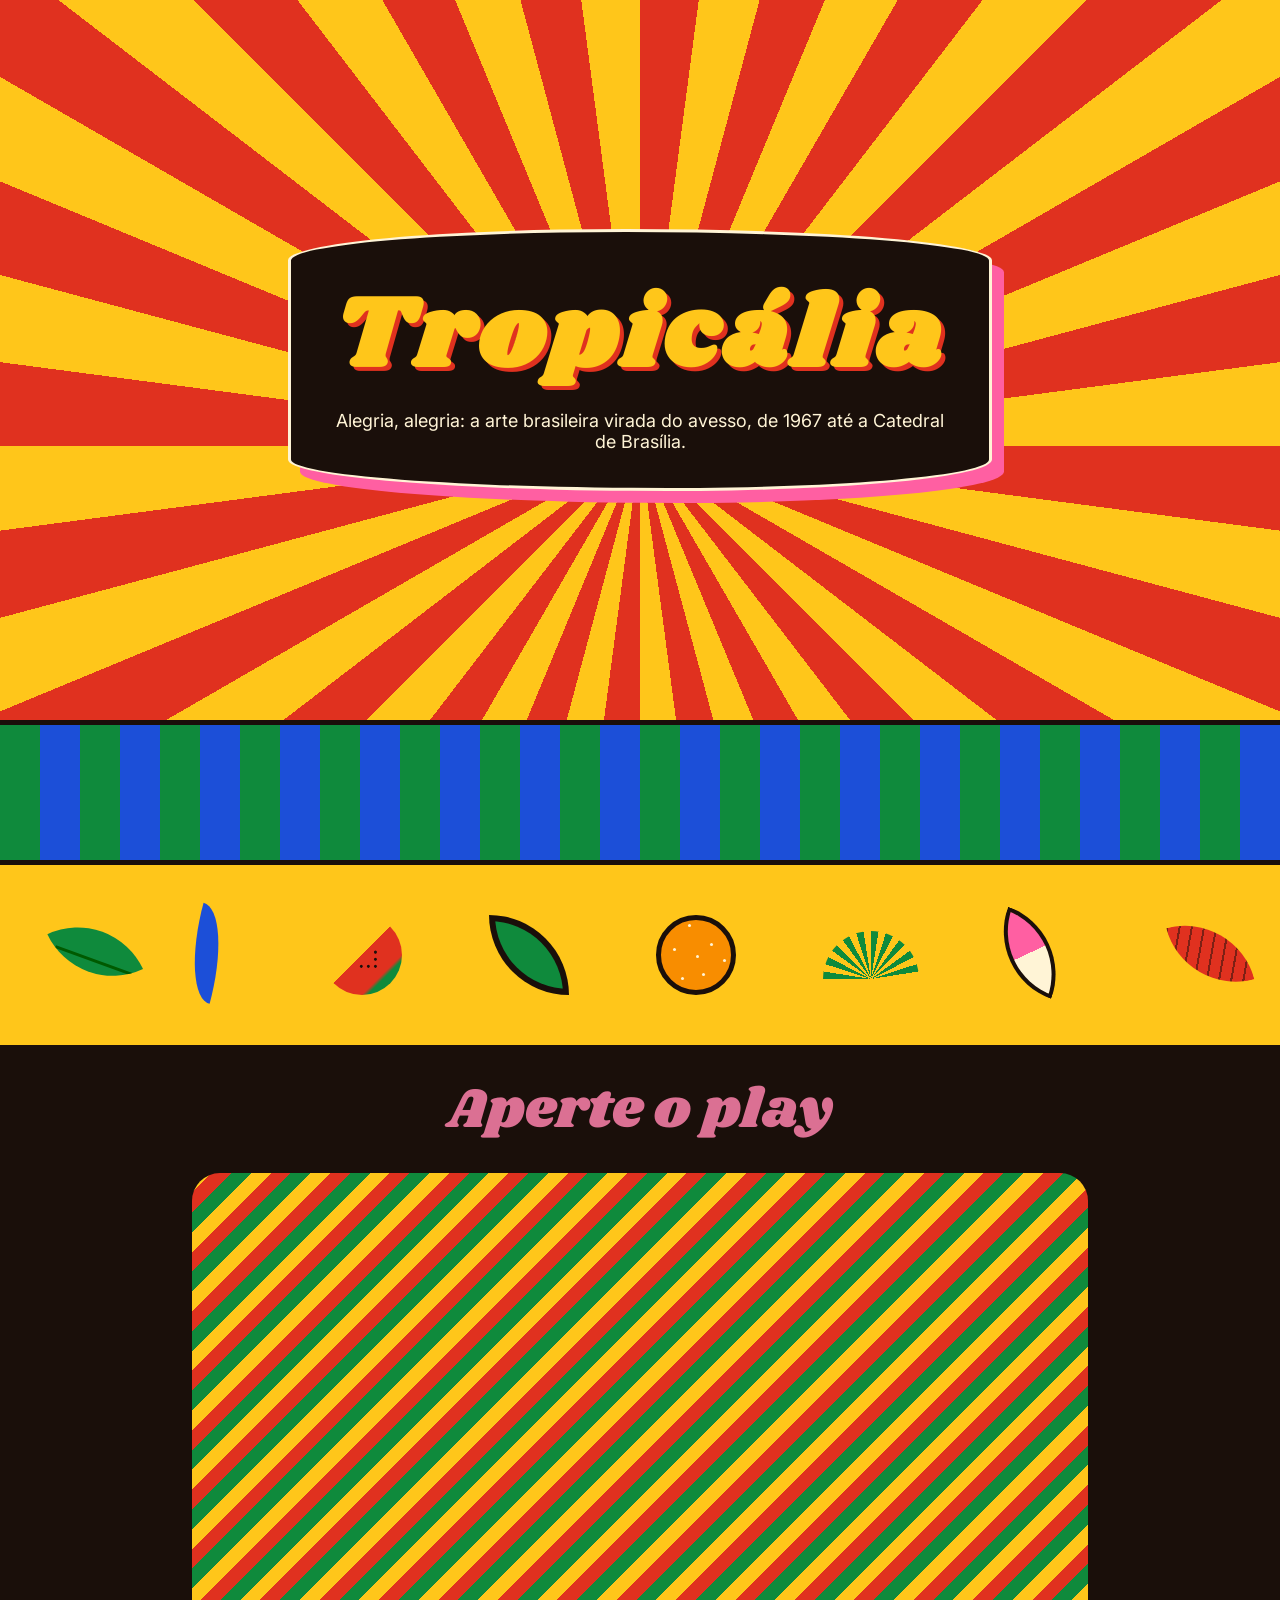
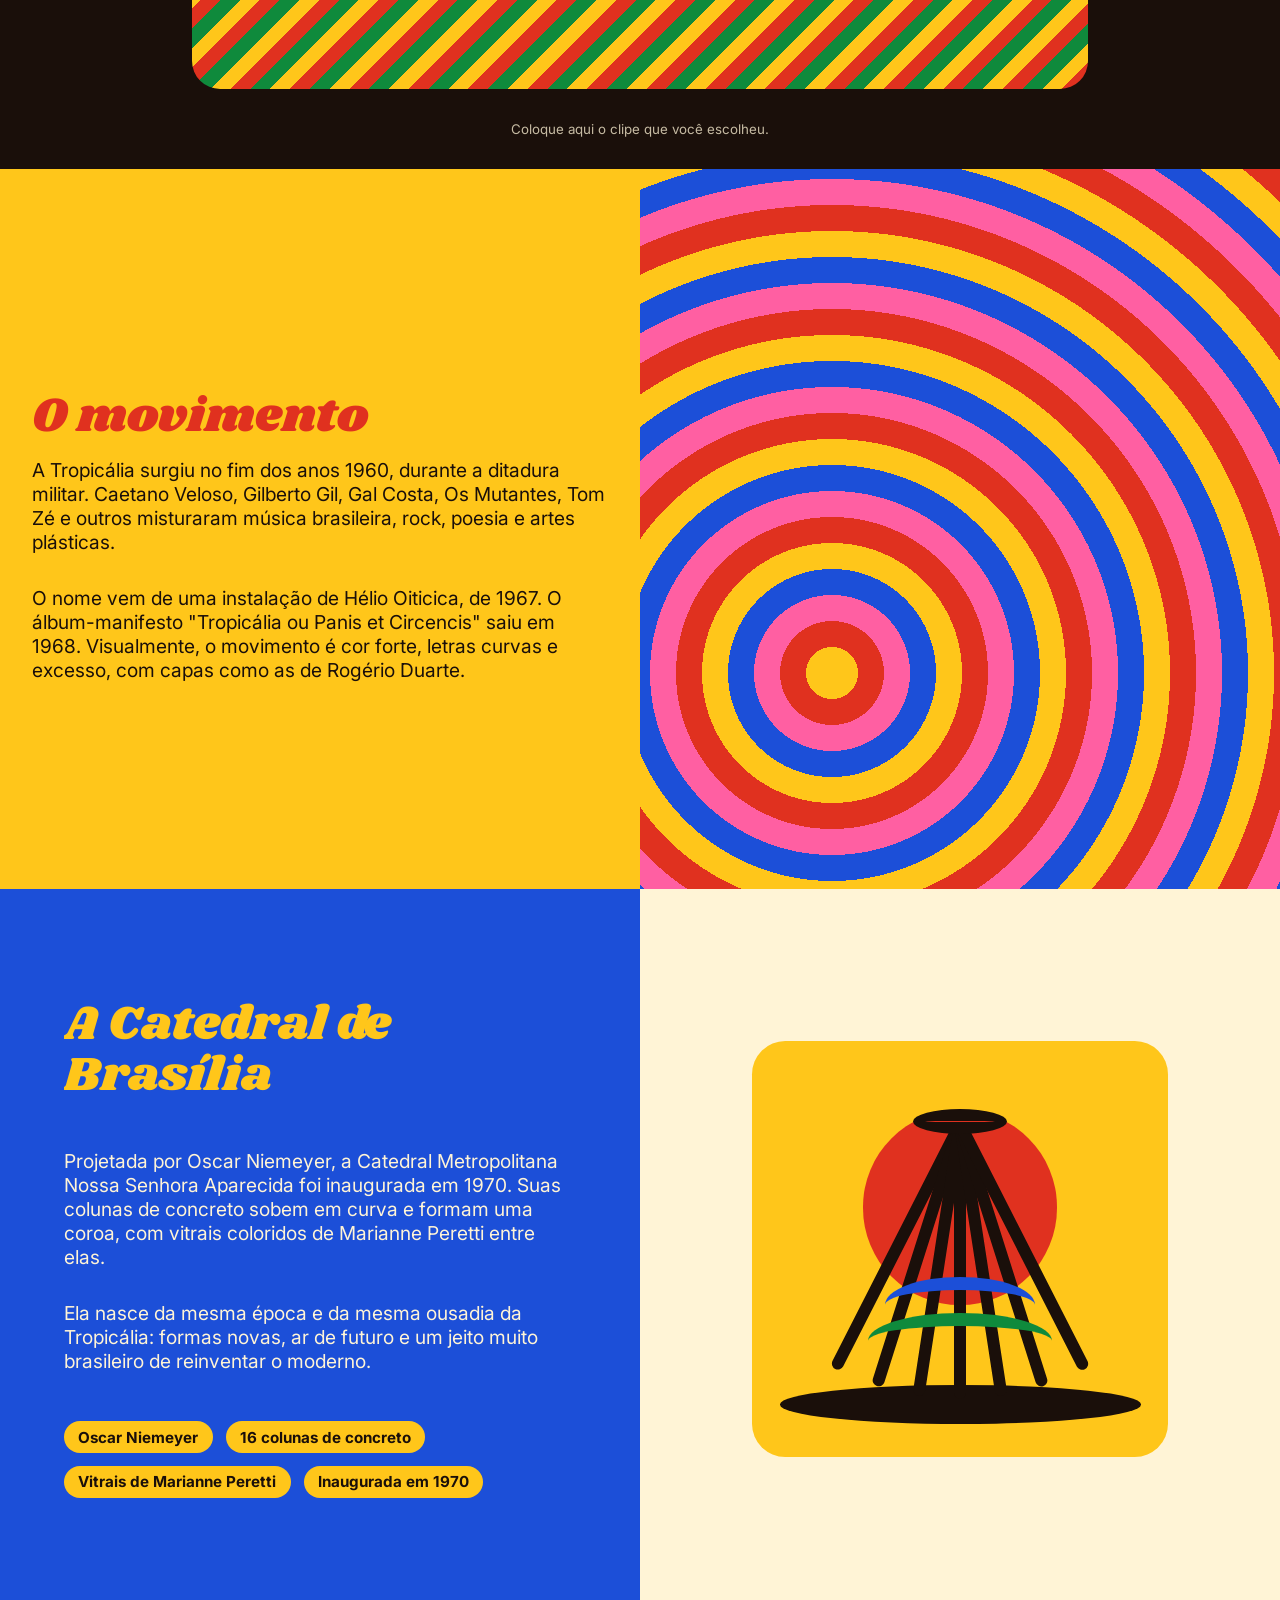
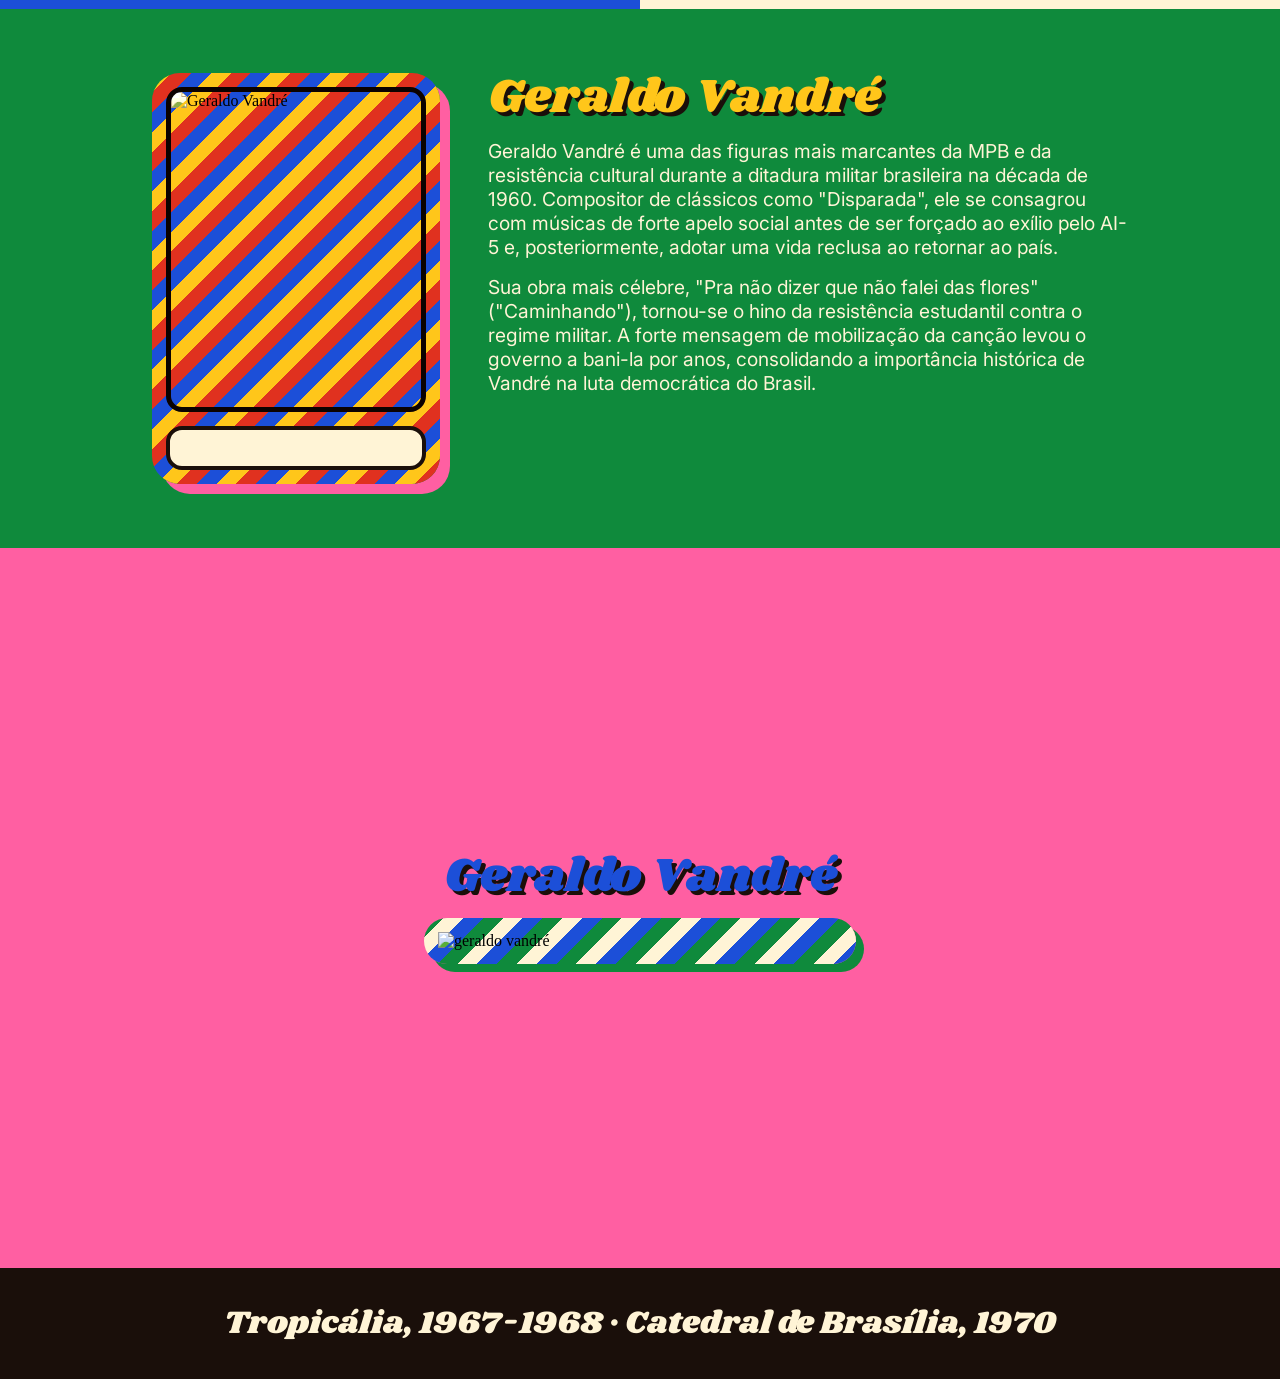
==== commit 0807871b: "Projeto Finalizado" ====
--- a/frontend/screens/index.html
+++ b/frontend/screens/index.html
@@ -46,10 +46,22 @@
       <section class="clipe" aria-labelledby="t-clipe">
         <h2 id="h1-clipe-play">Aperte o play</h2>
         <div class="tv">
-          <video controls playsinline preload="metadata" poster="">
-            <source src="/frontend/media/clipe.mp4" type="video/mp4" />
-            Seu navegador não suporta vídeo.
-          </video>
+          <div style="position: relative; padding-bottom: 56.25%; height: 0">
+            <iframe
+              src="https://www.youtube.com/embed/FG23ijenZl4"
+              title="Clipe"
+              style="
+                position: absolute;
+                top: 0;
+                left: 0;
+                width: 100%;
+                height: 100%;
+              "
+              frameborder="0"
+              allowfullscreen
+            >
+            </iframe>
+          </div>
         </div>
         <small>Coloque aqui o clipe que você escolheu.</small>
       </section>
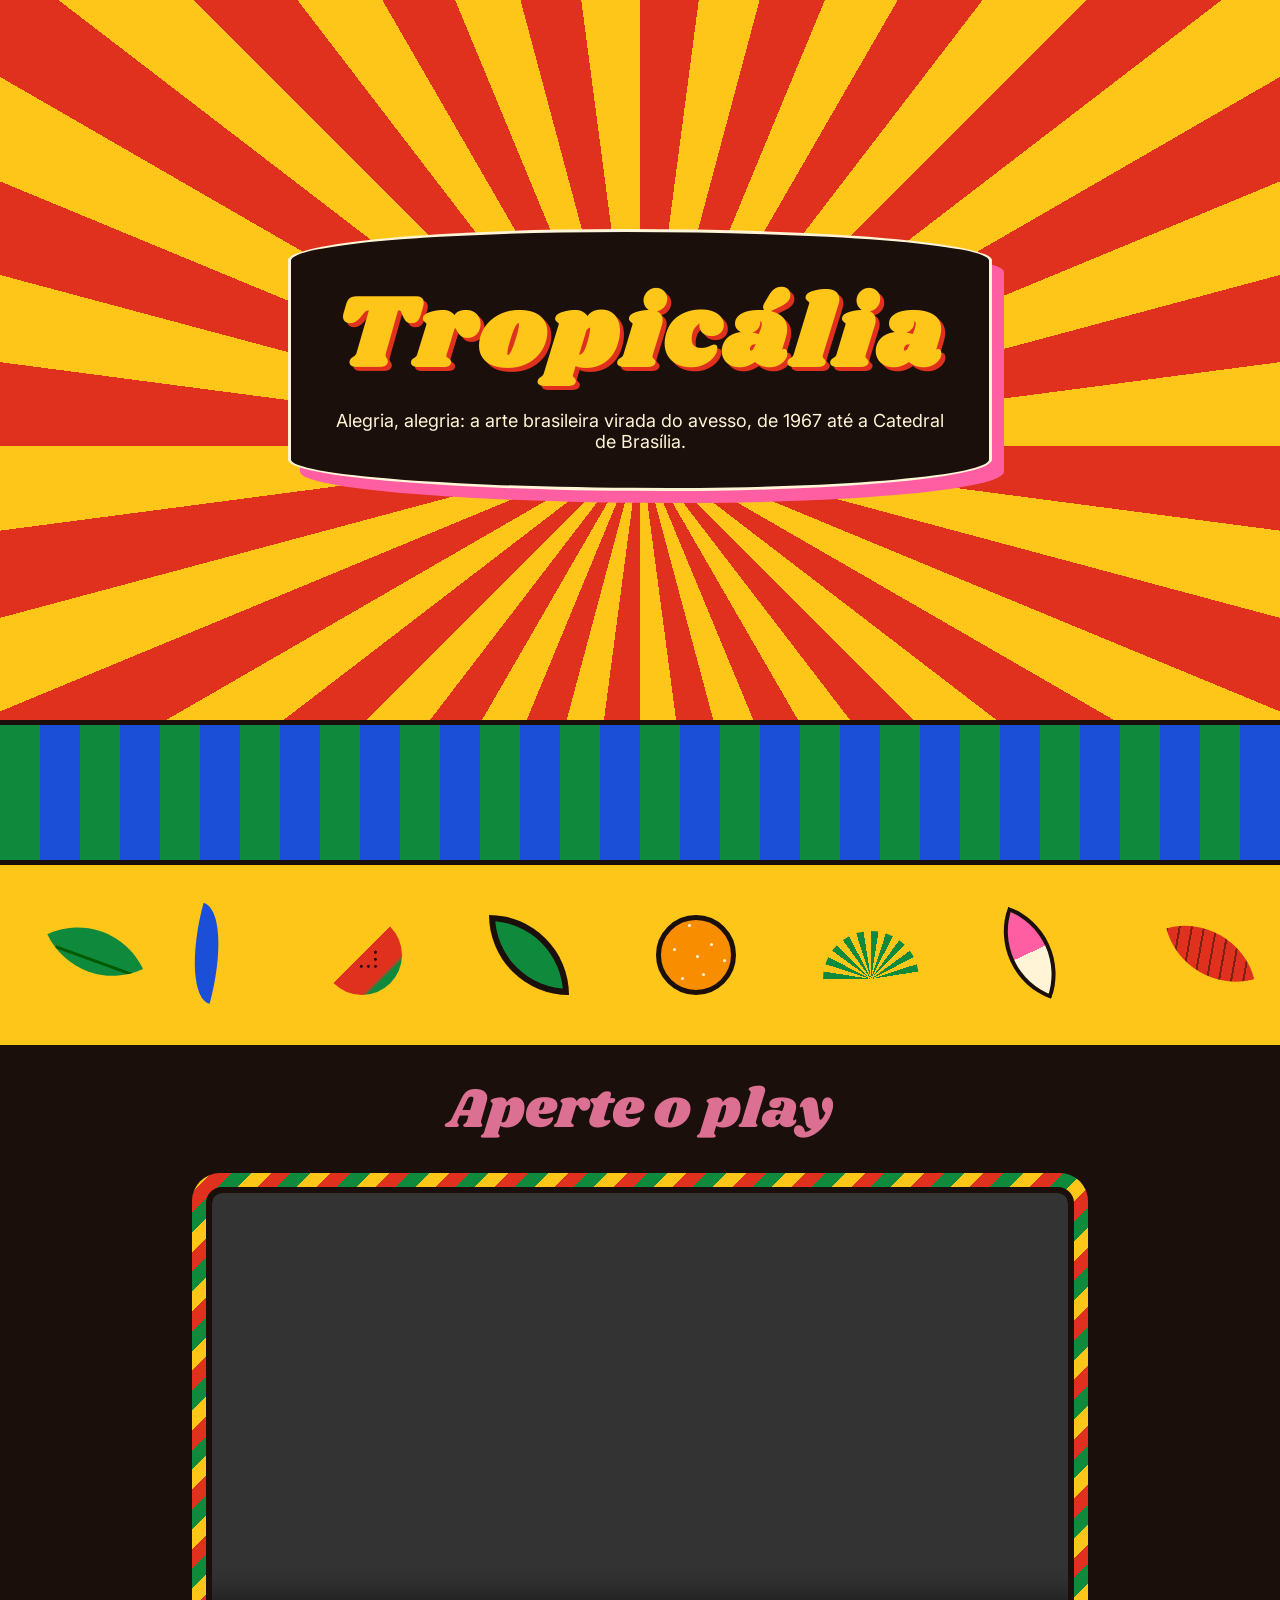
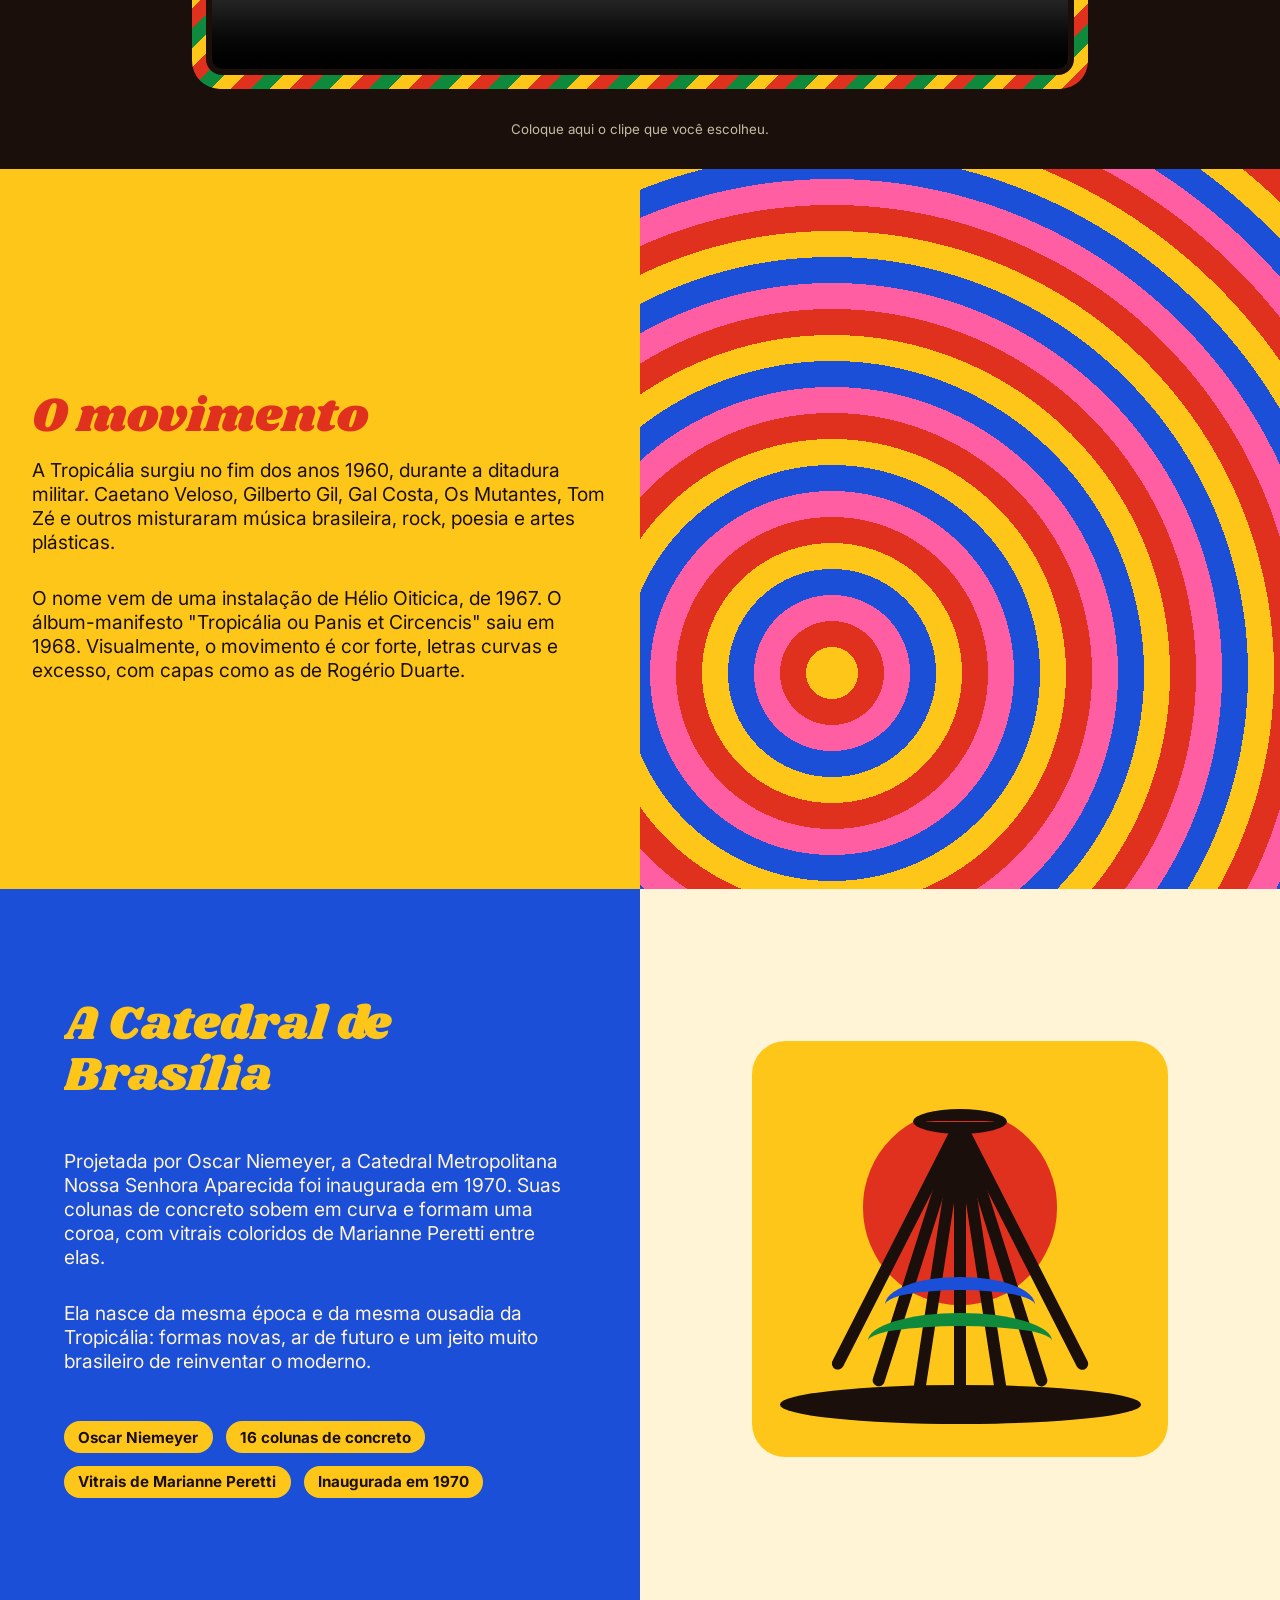
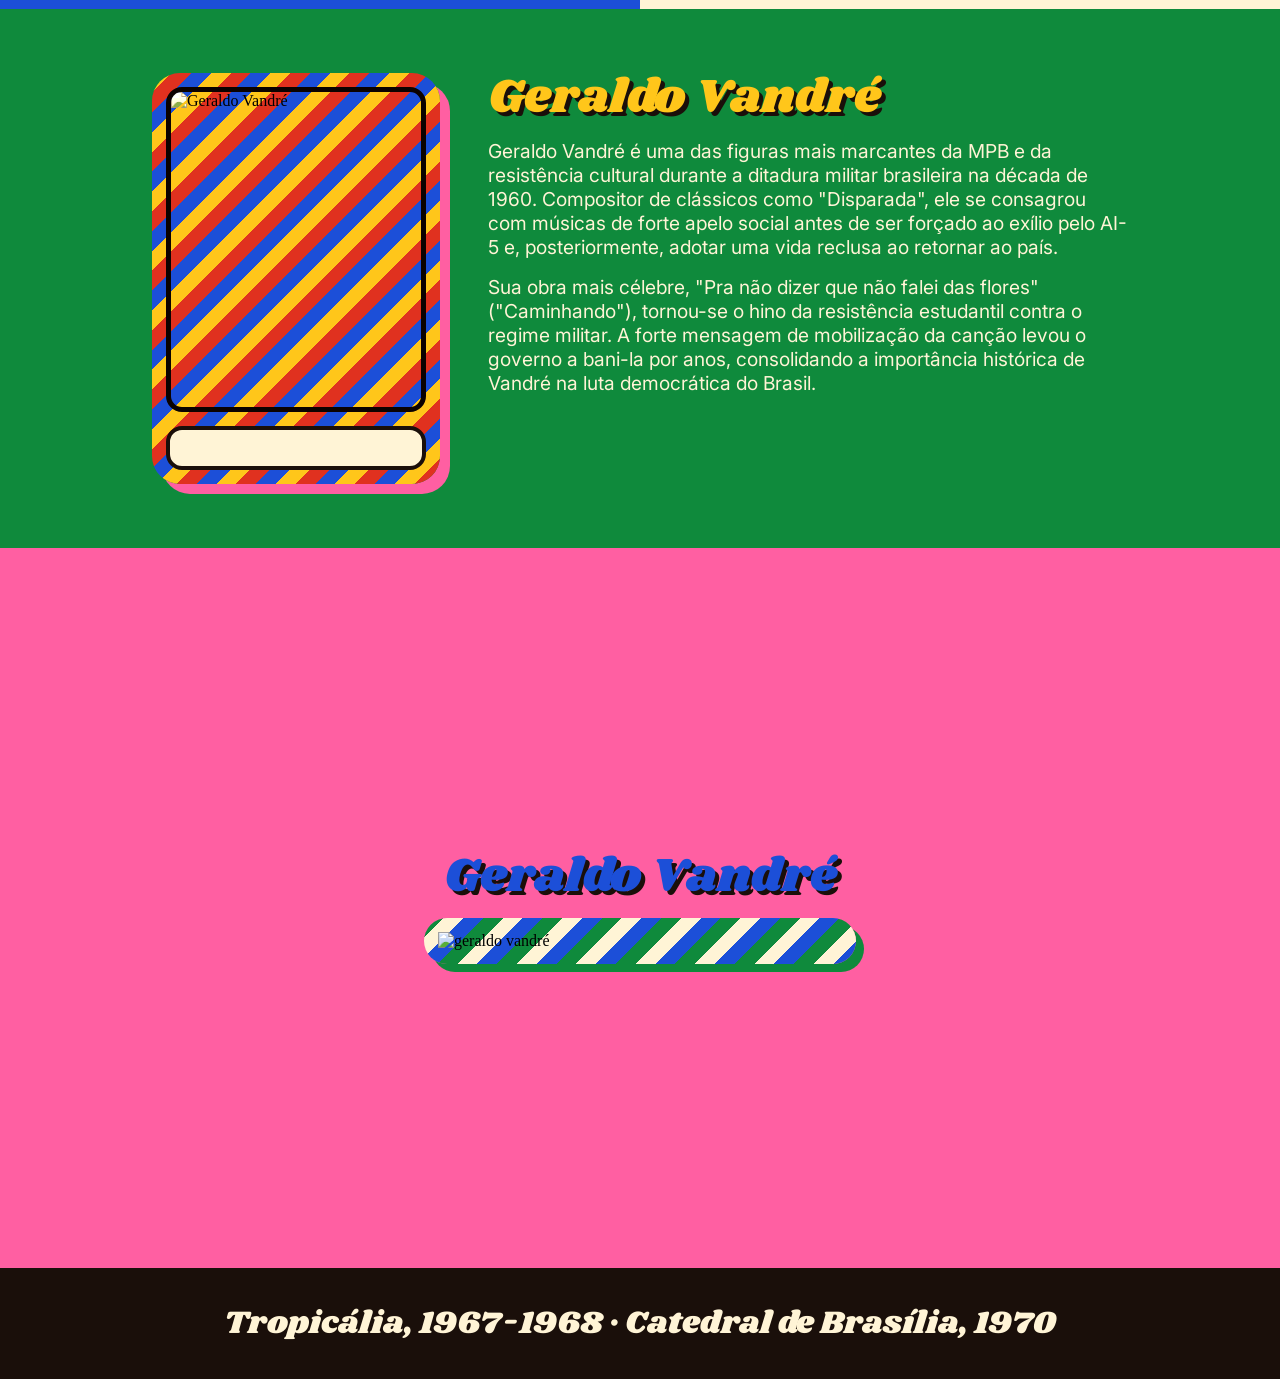
==== commit ac1e4d57: "Prepare video for GitHub Pages" ====
--- a/frontend/screens/index.html
+++ b/frontend/screens/index.html
@@ -9,7 +9,7 @@
       href="https://fonts.googleapis.com/css2?family=Shrikhand&family=Rubik:wght@400;500;700&display=swap"
       rel="stylesheet"
     />
-    <link rel="stylesheet" href="/frontend/styles/style.css" />
+    <link rel="stylesheet" href="../styles/style.css" />
     <link
       href="https://cdn.jsdelivr.net/npm/remixicon@4.9.0/fonts/remixicon.css"
       rel="stylesheet"
@@ -46,22 +46,10 @@
       <section class="clipe" aria-labelledby="t-clipe">
         <h2 id="h1-clipe-play">Aperte o play</h2>
         <div class="tv">
-          <div style="position: relative; padding-bottom: 56.25%; height: 0">
-            <iframe
-              src="https://www.youtube.com/embed/FG23ijenZl4"
-              title="Clipe"
-              style="
-                position: absolute;
-                top: 0;
-                left: 0;
-                width: 100%;
-                height: 100%;
-              "
-              frameborder="0"
-              allowfullscreen
-            >
-            </iframe>
-          </div>
+          <video controls playsinline preload="metadata" poster="">
+            <source src="../media/clipe.mp4" type="video/mp4" />
+            Seu navegador não suporta vídeo.
+          </video>
         </div>
         <small>Coloque aqui o clipe que você escolheu.</small>
       </section>
@@ -205,6 +193,6 @@
     </section>
 
     <footer>Tropicália, 1967-1968 &middot; Catedral de Brasília, 1970</footer>
-    <script src="frontend/script/script.js"></script>
+    <script src="../script/script.js"></script>
   </body>
 </html>
